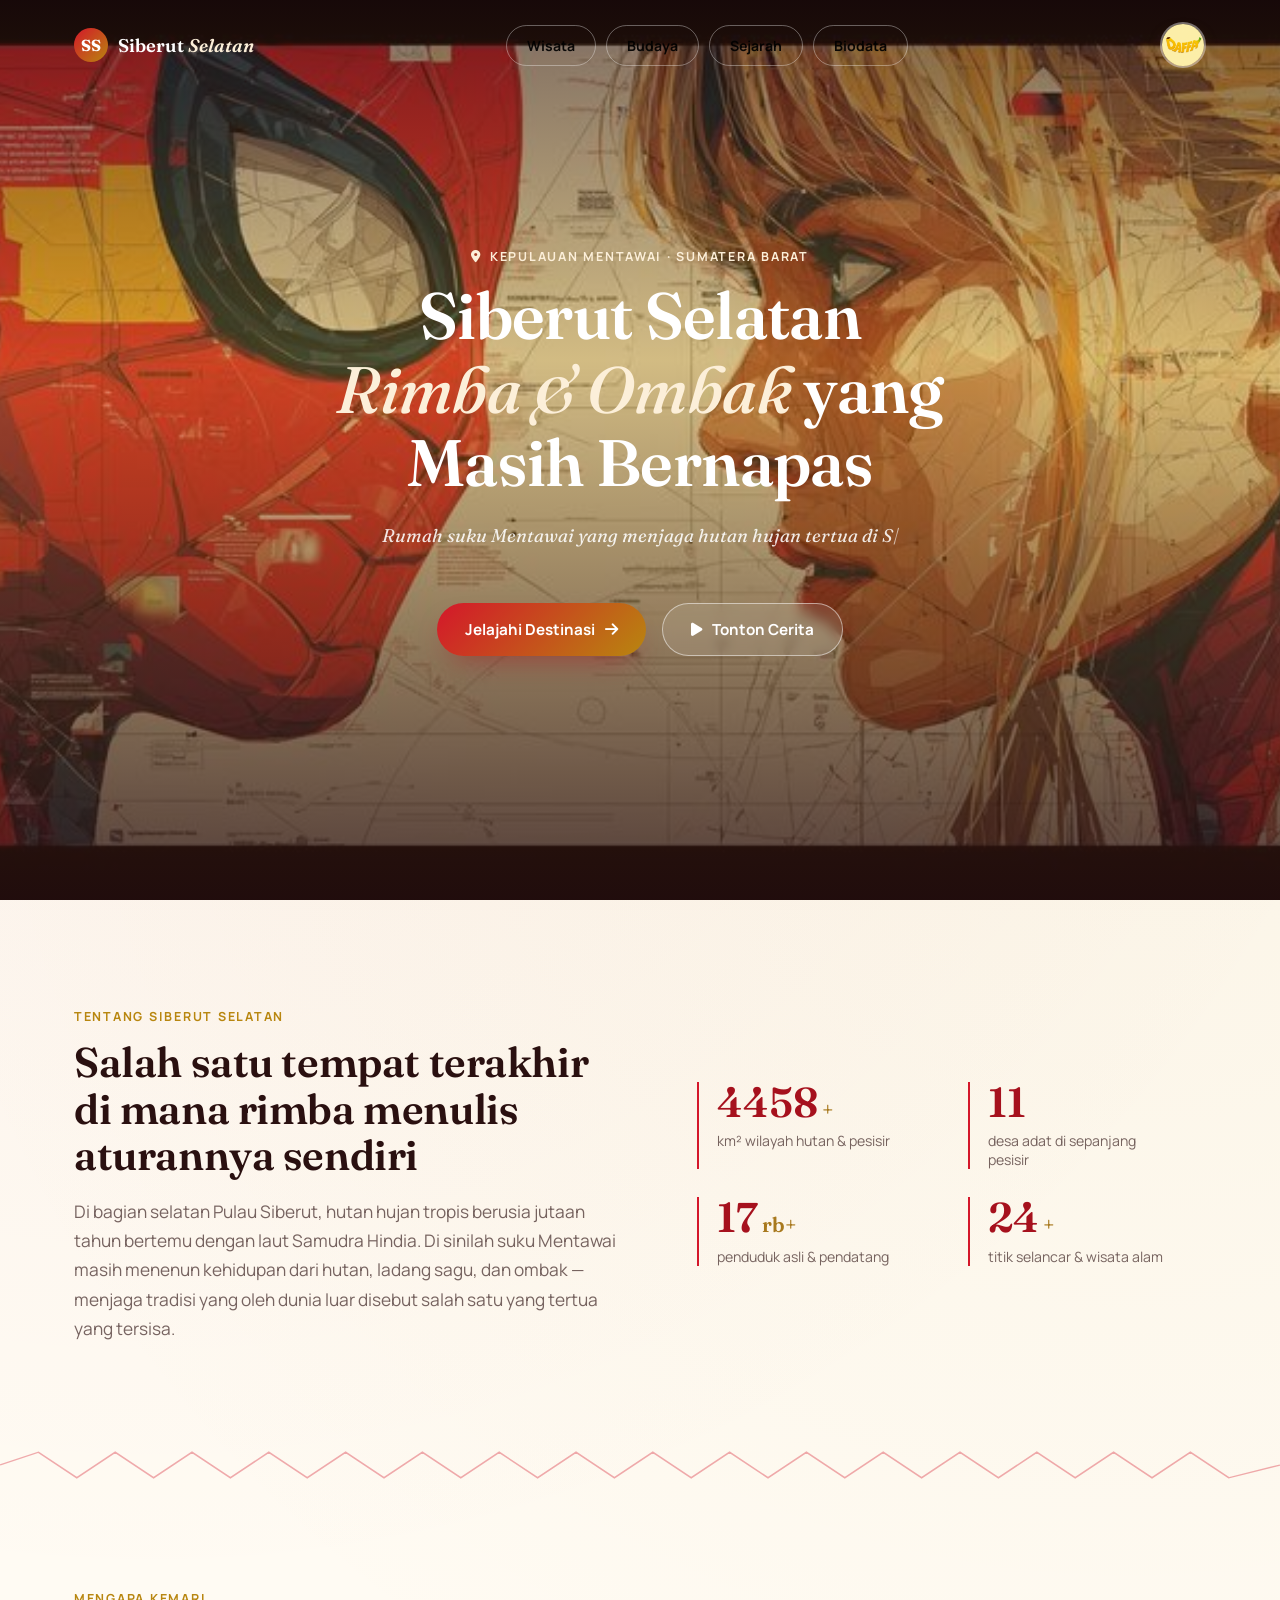
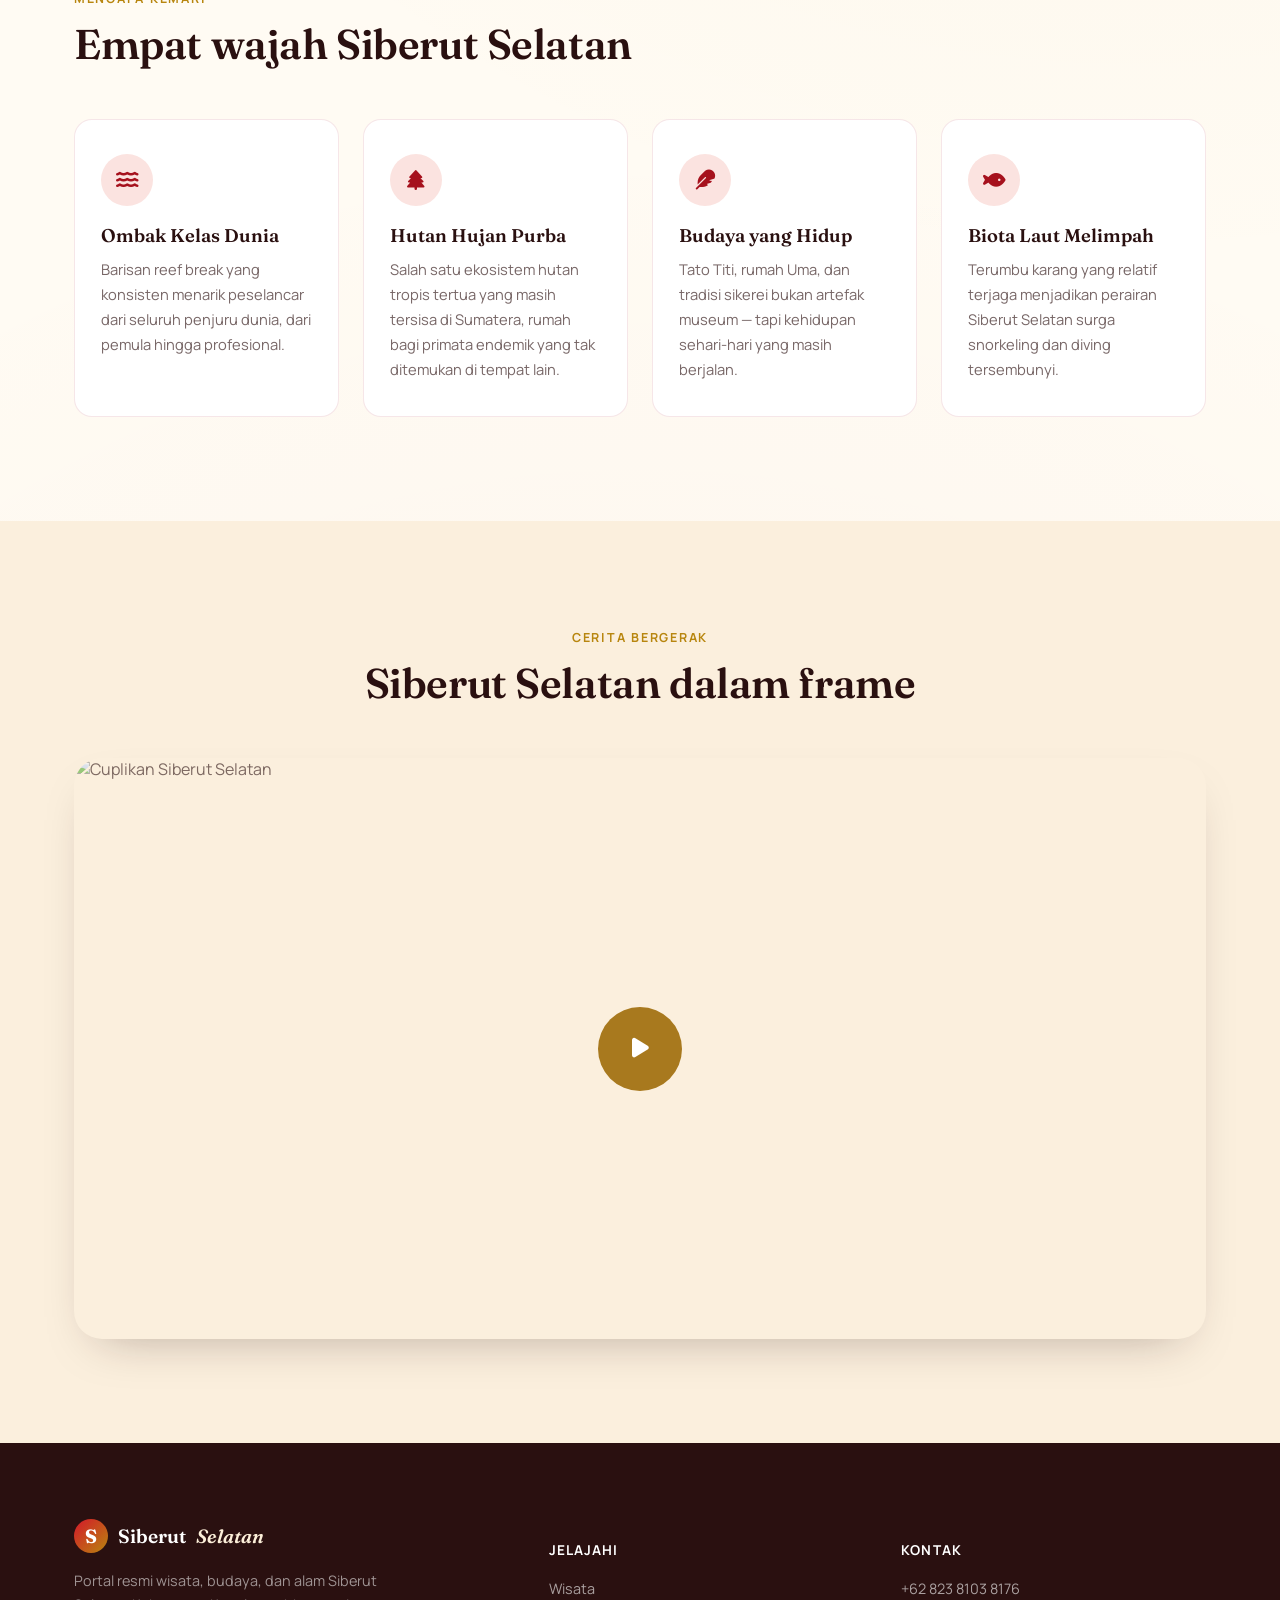
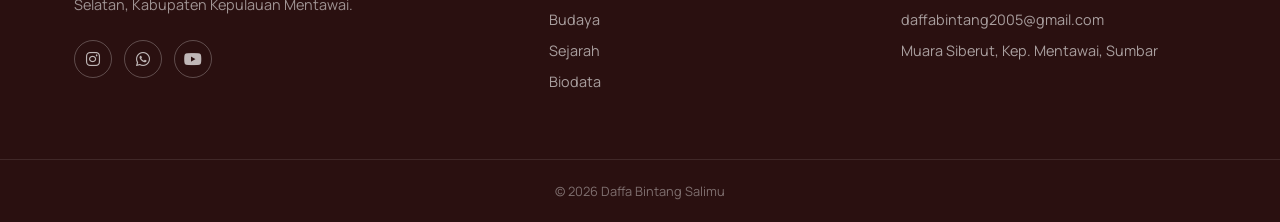
==== index.html @ 43b79b21 "up" ====
<!DOCTYPE html>
<html lang="id">
<head>
<meta charset="UTF-8">
<meta name="viewport" content="width=device-width, initial-scale=1.0">
<title>Siberut Selatan — Jantung Rimba & Ombak Mentawai</title>
<meta name="description" content="Portal wisata, budaya, dan alam Siberut Selatan, Kepulauan Mentawai — rumah suku Mentawai, hutan hujan purba, dan ombak kelas dunia.">
<link rel="preconnect" href="https://fonts.googleapis.com">
<link rel="preconnect" href="https://fonts.gstatic.com" crossorigin>
<link href="https://fonts.googleapis.com/css2?family=Fraunces:ital,opsz,wght@0,9..144,400;0,9..144,500;0,9..144,600;0,9..144,700;1,9..144,400;1,9..144,500&family=Manrope:wght@400;500;600;700;800&display=swap" rel="stylesheet">
<link rel="stylesheet" href="https://cdnjs.cloudflare.com/ajax/libs/font-awesome/6.5.1/css/all.min.css">
<link rel="stylesheet" href="style.css">
</head>
<body class="no-scroll">
  
<div id="loader" aria-label="Memuat">
  <div class="curtain curtain-left" style="background-image:url('bcg2.jpeg')"></div>
  <div class="curtain curtain-right" style="background-image:url('bcg3.jpeg')"></div>
  <div class="curtain-fringe">
  </div>
  <div class="loader-content">
    <h1 class="loader-title">Selamat <em>Datang</em></h1>
    <div class="loader-progress"><span id="loader-progress-bar"></span></div>
    <span class="loader-percent" id="loader-percent">0%</span>
  </div>
</div>

<div id="progress-bar"></div>

<!-- ============ NAV ============ -->
<header id="site-nav">
  <div class="nav-inner">
    <a href="index.html" class="brand">
      <span class="brand-mark">SS</span>
      <span class="brand-text">Siberut <em>Selatan</em></span>
    </a>
    <nav class="nav-links">
      <a href="destinasi.html" data-nav>Wisata</a>
      <a href="budaya.html" data-nav>Budaya</a>
      <a href="sejarah.html" data-nav>Sejarah</a>
      <a href="biodata.html" data-nav>Biodata</a>
    </nav>
    <a href="index.html" class="nav-logo" aria-label="Logo Daffa Bintang Salimu">
      <img src="logo1.png" alt="Logo Daffa Bintang Salimu">
    </a>
    <button id="burger" aria-label="Buka menu"><span></span><span></span><span></span></button>
  </div>
  <div id="mobile-menu">
    <a href="destinasi.html">Wisata</a>
    <a href="budaya.html">Budaya</a>
    <a href="sejarah.html">Sejarah</a>
    <a href="biodata.html">Biodata</a>
  </div>
</header>

<main>
  <section class="hero" id="home">
    <div class="hero-slides" id="hero-slides"></div>
    <div class="hero-scrim"></div>

    <div class="hero-content">
      <span class="eyebrow eyebrow-light"><i class="fa-solid fa-location-dot"></i> Kepulauan Mentawai · Sumatera Barat</span>
      <h1>Siberut Selatan<br><em>Rimba &amp; Ombak</em> yang Masih Bernapas</h1>
      <p class="hero-sub" data-typing='["Rumah suku Mentawai yang menjaga hutan hujan tertua di Sumatera.","Ombak kelas dunia yang memanggil peselancar lintas benua.","Tato Titi dan Uma — warisan yang masih hidup, bukan sekadar cerita."]'></p>
      <div class="hero-btns">
        <a href="destinasi.html" class="btn btn-primary">Jelajahi Destinasi <i class="fa-solid fa-arrow-right"></i></a>
        <a href="#cerita" class="btn btn-ghost"><i class="fa-solid fa-play"></i> Tonton Cerita</a>
      </div>
    </div>
  </section>

  <!-- ============ INTRO + COUNTER ============ -->
  <section class="section intro-section">
    <div class="container intro-grid">
      <div class="reveal">
        <span class="eyebrow">Tentang Siberut Selatan</span>
        <h2 class="section-title">Salah satu tempat terakhir<br>di mana rimba menulis aturannya sendiri</h2>
        <p class="lead">Di bagian selatan Pulau Siberut, hutan hujan tropis berusia jutaan tahun bertemu dengan laut Samudra Hindia. Di sinilah suku Mentawai masih menenun kehidupan dari hutan, ladang sagu, dan ombak — menjaga tradisi yang oleh dunia luar disebut salah satu yang tertua yang tersisa.</p>
      </div>
      <div class="counter-grid reveal" data-delay="120">
        <div class="counter-item">
          <div class="counter-num"><span data-counter="4500">0</span><span class="suffix">+</span></div>
          <span class="counter-label">km² wilayah hutan &amp; pesisir</span>
        </div>
        <div class="counter-item">
          <div class="counter-num"><span data-counter="12">0</span></div>
          <span class="counter-label">desa adat di sepanjang pesisir</span>
        </div>
        <div class="counter-item">
          <div class="counter-num"><span data-counter="18">0</span><span class="suffix">rb+</span></div>
          <span class="counter-label">penduduk asli &amp; pendatang</span>
        </div>
        <div class="counter-item">
          <div class="counter-num"><span data-counter="25">0</span><span class="suffix">+</span></div>
          <span class="counter-label">titik selancar &amp; wisata alam</span>
        </div>
      </div>
    </div>
  </section>

  <div class="titi-divider" aria-hidden="true">
    <svg viewBox="0 0 1000 40" preserveAspectRatio="none"><path d="M0 20 L30 5 L60 35 L90 5 L120 35 L150 5 L180 35 L210 5 L240 35 L270 5 L300 35 L330 5 L360 35 L390 5 L420 35 L450 5 L480 35 L510 5 L540 35 L570 5 L600 35 L630 5 L660 35 L690 5 L720 35 L750 5 L780 35 L810 5 L840 35 L870 5 L900 35 L930 5 L960 35 L1000 20" stroke="currentColor" stroke-width="1.5" fill="none"/></svg>
  </div>

  <!-- ============ EMPAT WAJAH ============ -->
  <section class="section" id="keunggulan">
    <div class="container">
      <div class="section-head reveal">
        <span class="eyebrow">Mengapa Kemari</span>
        <h2 class="section-title">Empat wajah Siberut Selatan</h2>
      </div>
      <div class="face-grid">
        <article class="face-card reveal">
          <div class="face-icon"><i class="fa-solid fa-water"></i></div>
          <h3>Ombak Kelas Dunia</h3>
          <p>Barisan reef break yang konsisten menarik peselancar dari seluruh penjuru dunia, dari pemula hingga profesional.</p>
        </article>
        <article class="face-card reveal" data-delay="80">
          <div class="face-icon"><i class="fa-solid fa-tree"></i></div>
          <h3>Hutan Hujan Purba</h3>
          <p>Salah satu ekosistem hutan tropis tertua yang masih tersisa di Sumatera, rumah bagi primata endemik yang tak ditemukan di tempat lain.</p>
        </article>
        <article class="face-card reveal" data-delay="160">
          <div class="face-icon"><i class="fa-solid fa-feather"></i></div>
          <h3>Budaya yang Hidup</h3>
          <p>Tato Titi, rumah Uma, dan tradisi sikerei bukan artefak museum — tapi kehidupan sehari-hari yang masih berjalan.</p>
        </article>
        <article class="face-card reveal" data-delay="240">
          <div class="face-icon"><i class="fa-solid fa-fish"></i></div>
          <h3>Biota Laut Melimpah</h3>
          <p>Terumbu karang yang relatif terjaga menjadikan perairan Siberut Selatan surga snorkeling dan diving tersembunyi.</p>
        </article>
      </div>
    </div>
  </section>

  <!-- ============ CERITA / VIDEO ============ -->
  <section class="section section-alt" id="cerita">
    <div class="container">
      <div class="section-head text-center reveal">
        <span class="eyebrow">Cerita Bergerak</span>
        <h2 class="section-title">Siberut Selatan dalam frame</h2>
      </div>
      <div class="video-frame reveal" data-video="https://www.youtube.com/embed/dQw4w9WgXcQ">
        <img src="https://picsum.photos/seed/siberut-video-cover/1400/760" alt="Cuplikan Siberut Selatan" loading="lazy">
        <button class="play-btn" aria-label="Putar video"><i class="fa-solid fa-play"></i></button>
      </div>
    </div>
  </section>
</main>

<!-- ============ FOOTER ============ -->
<footer class="site-footer">
  <div class="container footer-grid">
    <div class="footer-brand">
      <span class="brand-text light"><span class="brand-mark">S</span>Siberut<em>Selatan</em></span>
      <p>Portal resmi wisata, budaya, dan alam Siberut Selatan, Kabupaten Kepulauan Mentawai.</p>
      <div class="footer-social">
        <a href="https://www.instagram.com/urr_daffaa?igsh=NXd5bzN2ZGFvcXl0&utm_source=qr" aria-label="Instagram"><i class="fa-brands fa-instagram"></i></a>
        <a href="https://wa.me/6282381038176" aria-label="WhatsApp"><i class="fa-brands fa-whatsapp"></i></a>
        <a href="https://www.youtube.com/@daffabintang652" aria-label="YouTube"><i class="fa-brands fa-youtube"></i></a>
      </div>
    </div>
    <div class="footer-col">
      <h5>Jelajahi</h5>
      <a href="destinasi.html">Wisata</a>
      <a href="budaya.html">Budaya</a>
      <a href="sejarah.html">Sejarah</a>
      <a href="biodata.html">Biodata</a>
    </div>
    <div class="footer-col">
      <h5>Kontak</h5>
      <a href="https://wa.me/6281200000000">+62 823 8103 8176</a>
      <a href="mailto:daffabintang2005@gmail.com">daffabintang2005@gmail.com</a>
      <span>Muara Siberut, Kep. Mentawai, Sumbar</span>
    </div>
  </div>
  <div class="footer-bottom">
    <span>© 2026 Daffa Bintang Salimu</span>
  </div>
</footer>

<button id="back-to-top" aria-label="Kembali ke atas"><i class="fa-solid fa-arrow-up"></i></button>

<div id="video-modal">
  <button class="video-close" aria-label="Tutup video"><i class="fa-solid fa-xmark"></i></button>
  <div class="video-box"></div>
</div>

<script src="script.js"></script>
</body>
</html>
---- style.css ----
:root{
  --ink:#2A1010;
  --forest:#A6111D;
  --forest-2:#D4172A;
  --forest-soft:#FBE3E0;
  --ocean:#B8860F;
  --ocean-2:#E4B94B;
  --sand:#FCEFD9;
  --bark:#A8791E;
  --bark-2:#D3A83C;
  --paper:#FFFBF3;
  --paper-2:#FBEFDD;
  --white:#FFFFFF;
  --ink-soft:rgba(42,16,16,.64);
  --ink-faint:rgba(42,16,16,.42);

  --font-display:'Fraunces', serif;
  --font-body:'Manrope', sans-serif;

  --container:1180px;
  --radius-s:10px;
  --radius-m:18px;
  --radius-l:28px;
  --ease:cubic-bezier(.16,.84,.44,1);
  --shadow-soft:0 20px 50px -25px rgba(42,16,16,.35);
}

*{box-sizing:border-box;}
html{scroll-behavior:smooth;}
@media (prefers-reduced-motion: reduce){
  html{scroll-behavior:auto;}
  *{animation-duration:.001ms !important; animation-iteration-count:1 !important; transition-duration:.001ms !important;}
}
body{
  margin:0;
  font-family:var(--font-body);
  color:var(--ink);
  background:
    radial-gradient(circle at 12% 8%, rgba(166,17,29,.05) 0%, transparent 40%),
    radial-gradient(circle at 88% 18%, rgba(184,134,15,.06) 0%, transparent 42%),
    radial-gradient(circle at 50% 92%, rgba(166,17,29,.04) 0%, transparent 45%),
    var(--paper);
  -webkit-font-smoothing:antialiased;
  overflow-x:hidden;
}
body.no-scroll{overflow:hidden;}

/* ---- Animasi masuk halaman non-Beranda (fade in) ---- */
body.page-enter{opacity:0;}
body.page-enter.page-enter-active{
  opacity:1;
  transition:opacity .7s var(--ease);
}
img{max-width:100%;display:block;}
a{color:inherit;text-decoration:none;}
button{font:inherit;cursor:pointer;background:none;border:none;color:inherit;}
h1,h2,h3,h4{font-family:var(--font-display);font-weight:600;margin:0;line-height:1.12;color:var(--ink);}
p{margin:0;line-height:1.7;color:var(--ink-soft);}
:focus-visible{outline:2px solid var(--ocean-2);outline-offset:3px;}

.container{max-width:var(--container);margin-inline:auto;padding-inline:24px;}
.section{padding:104px 0;position:relative;}
.section-alt{background:var(--paper-2);}
.section-dark{background:var(--forest);position:relative;overflow:hidden;}
.section-dark .section-title,
.section-dark p{color:var(--white);}
.section-dark p{color:rgba(255,255,255,.72);}
.text-center{text-align:center;}

.eyebrow{
  display:inline-flex;align-items:center;gap:8px;
  font-size:.78rem;letter-spacing:.14em;text-transform:uppercase;
  font-weight:700;color:var(--ocean);margin-bottom:14px;
}
.eyebrow-light{color:var(--sand);}
.section-head{max-width:640px;margin-bottom:52px;}
.section-head.text-center{margin-inline:auto;}
.section-head.split{display:flex;align-items:flex-end;justify-content:space-between;max-width:none;gap:24px;flex-wrap:wrap;}
.section-title{font-size:clamp(1.8rem,3.4vw,2.6rem);letter-spacing:-.01em;}
.section-title.light{color:var(--white);}
.lead{font-size:1.08rem;margin-top:18px;max-width:52ch;}

/* ---------- Buttons ---------- */
.btn{
  display:inline-flex;align-items:center;gap:10px;
  padding:15px 28px;border-radius:999px;font-weight:700;font-size:.95rem;
  transition:transform .35s var(--ease), box-shadow .35s var(--ease), background .3s, color .3s;
}
.btn-primary{background:linear-gradient(135deg,var(--forest-2),var(--ocean));color:var(--white);box-shadow:0 14px 30px -14px rgba(166,17,29,.65);}
.btn-primary:hover{transform:translateY(-3px);box-shadow:0 20px 36px -14px rgba(184,134,15,.75);}
.btn-ghost{background:rgba(255,255,255,.1);color:var(--white);border:1.5px solid rgba(255,255,255,.5);backdrop-filter:blur(6px);}
.btn-ghost:hover{background:rgba(255,255,255,.2);transform:translateY(-3px);}
.btn-outline{border:1.5px solid var(--forest);color:var(--forest);}
.btn-outline:hover{background:var(--forest);color:var(--white);}
.btn-small{padding:10px 20px;font-size:.85rem;}
.btn-large{padding:18px 34px;font-size:1rem;}

/* ============================================================
   LOADER
   ============================================================ */
#loader{
  position:fixed;inset:0;z-index:9999;background:linear-gradient(135deg,var(--forest) 0%,var(--ocean) 100%);
  display:flex;align-items:center;justify-content:center;
  overflow:hidden;
  transition:opacity .9s var(--ease), visibility .9s var(--ease);
}
#loader.hide{opacity:0;visibility:hidden;pointer-events:none;}

/* ---- Tirai hutan (2 panel foto) ---- */
.curtain{
  position:absolute;top:0;bottom:0;width:50%;
  background-size:cover;
  will-change:transform;
  transition:transform 1.7s var(--ease);
}
.curtain-left{left:0;background-position:right center;}
.curtain-right{right:0;background-position:left center;}
/* lapisan gelap agar terkesan hutan rimba yang dalam */
.curtain::after{
  content:'';position:absolute;inset:0;
  background:
    linear-gradient(180deg, rgba(42,16,16,.55) 0%, rgba(184,134,15,.15) 35%, rgba(42,16,16,.72) 100%),
    radial-gradient(130% 90% at 50% 110%, rgba(42,16,16,.88) 0%, transparent 60%);
}
/* tepi rumbai motif tirai pada sisi tengah */
.curtain::before{
  content:'';position:absolute;top:0;bottom:0;width:26px;z-index:2;
  background:repeating-linear-gradient(180deg,
    rgba(252,239,217,0) 0 10px,
    rgba(252,239,217,.30) 10px 14px,
    rgba(252,239,217,0) 14px 26px);
}
.curtain-left::before{right:0;}
.curtain-right::before{left:0;}
/* saat tirai dibuka, panel bergeser keluar layar */
#loader.open .curtain-left{transform:translateX(-100%);}
#loader.open .curtain-right{transform:translateX(100%);}

/* ---- Seam / kilau cahaya di tengah ---- */
.curtain-fringe{
  position:absolute;top:0;bottom:0;left:50%;transform:translateX(-50%);
  width:40px;z-index:3;display:flex;flex-direction:column;
  justify-content:space-around;align-items:center;pointer-events:none;
  transition:opacity .6s var(--ease);
}
#loader.open .curtain-fringe{opacity:0;}
.curtain-fringe span{
  width:3px;height:26px;border-radius:999px;
  background:linear-gradient(180deg, transparent, rgba(252,239,217,.85), transparent);
  box-shadow:0 0 8px rgba(252,239,217,.45);
  animation:fringeGlow 2.4s ease-in-out infinite;
}
.curtain-fringe span:nth-child(2n){height:16px;animation-delay:.3s;}
.curtain-fringe span:nth-child(3n){height:34px;animation-delay:.6s;}
@keyframes fringeGlow{50%{opacity:.35;}}

/* ---- Konten selamat datang ---- */
.loader-content{
  position:relative;z-index:4;text-align:center;color:var(--white);
  padding:40px 24px;
  transition:opacity .7s var(--ease), transform .7s var(--ease);
}
#loader.open .loader-content{opacity:0;transform:translateY(-26px) scale(.96);}
.loader-content::before{
  content:'';position:absolute;inset:-60px -100px;z-index:-1;
  background:radial-gradient(ellipse at center, rgba(26,10,10,.6) 0%, transparent 72%);
}
.loader-eyebrow{
  display:inline-flex;align-items:center;gap:8px;
  font-size:.78rem;letter-spacing:.2em;text-transform:uppercase;font-weight:700;color:var(--sand);
  opacity:0;animation:loaderFadeUp .9s var(--ease) .3s forwards;
}
.loader-title{
  font-family:var(--font-display);font-size:clamp(2.6rem,6vw,4.6rem);font-weight:600;
  color:var(--white);margin:16px 0 8px;letter-spacing:-.01em;
  opacity:0;animation:loaderFadeUp .9s var(--ease) .7s forwards;
}
.loader-title em{font-style:italic;color:var(--sand);}
.loader-sub{
  font-family:var(--font-display);font-style:italic;font-size:1.08rem;
  color:rgba(255,255,255,.85);margin:0 0 30px;
  opacity:0;animation:loaderFadeUp .9s var(--ease) 1.1s forwards;
}
@keyframes loaderFadeUp{
  from{opacity:0;transform:translateY(22px);}
  to{opacity:1;transform:translateY(0);}
}
.loader-progress{
  width:min(340px,70vw);height:4px;border-radius:999px;
  background:rgba(255,255,255,.18);overflow:hidden;margin:0 auto 14px;
  opacity:0;animation:loaderFadeUp .8s var(--ease) 1.5s forwards;
}
#loader-progress-bar{
  display:block;height:100%;width:0%;border-radius:inherit;
  background:linear-gradient(90deg, var(--sand), var(--bark-2));
  box-shadow:0 0 14px rgba(211,168,60,.8);
}
.loader-percent{
  font-size:.82rem;letter-spacing:.14em;color:rgba(255,255,255,.7);
  opacity:0;animation:loaderFadeUp .8s var(--ease) 1.5s forwards;
}

#progress-bar{position:fixed;top:0;left:0;height:3px;background:var(--bark);z-index:1000;width:0%;transition:width .1s linear;}

#site-nav{
  position:fixed;top:0;left:0;right:0;z-index:900;
  transition:background .4s var(--ease), box-shadow .4s var(--ease), padding .4s var(--ease);
  padding:22px 0;
}
#site-nav.scrolled{
  background:rgba(255,251,243,.88);backdrop-filter:blur(14px);
  box-shadow:0 8px 30px -18px rgba(42,16,16,.3);padding:14px 0;
}
.nav-inner{
  max-width:var(--container);margin-inline:auto;padding-inline:24px;
  display:flex;align-items:center;justify-content:space-between;gap:24px;
}
.brand{display:flex;align-items:center;gap:10px;}
.brand-mark{
  width:34px;height:34px;border-radius:50%;background:linear-gradient(135deg,var(--forest-2),var(--ocean));color:var(--white);
  display:flex;align-items:center;justify-content:center;font-family:var(--font-display);font-weight:700;
  flex-shrink:0;
}
.brand-text{font-family:var(--font-display);font-weight:600;font-size:1.15rem;color:var(--white);transition:color .4s;}
.scrolled .brand-text{color:var(--ink);}
.brand-text em{font-style:italic;color:var(--sand);}
.scrolled .brand-text em{color:var(--bark);}
.nav-links{display:flex;gap:10px;}
.nav-links a{
  font-weight:700;font-size:.88rem;color:rgba(0, 0, 0, 0.92);position:relative;
  padding:10px 20px;border-radius:999px;border:1.5px solid rgba(255,255,255,.35);
  transition:color .3s, background .3s, border-color .3s, box-shadow .3s;
}
.scrolled .nav-links a{color:var(--ink-soft);border-color:rgba(166,17,29,.22);}
.nav-links a::after{
  content:'';position:absolute;left:50%;bottom:4px;transform:translateX(-50%);
  width:0;height:2px;border-radius:2px;background:var(--bark);transition:width .3s var(--ease);
}
.nav-links a:hover{
  color:var(--white);background:linear-gradient(135deg,var(--forest-2),var(--ocean));border-color:var(--ocean);
  box-shadow:0 10px 22px -12px rgba(184,134,15,.7);
}
.nav-links a:hover::after{width:18px;background:var(--sand);}
.scrolled .nav-links a:hover{color:var(--white);}

/* ---- Tombol kembali ke Beranda (mengikuti style navbar lain) ---- */
.back-btn{
  display:inline-flex;align-items:center;gap:8px;
  font-weight:700;font-size:.88rem;color:rgba(0, 0, 0, 0.92);
  padding:10px 18px;border-radius:999px;
  border:1.5px solid rgba(255,255,255,.35);
  transition:color .3s, background .3s, border-color .3s, box-shadow .3s;
  flex-shrink:0;
}
.back-btn i{font-size:.85rem;transition:transform .3s;}
.scrolled .back-btn{color:var(--ink-soft);border-color:rgba(166,17,29,.22);}
.back-btn:hover{
  color:var(--white);
  background:linear-gradient(135deg,var(--forest-2),var(--ocean));
  border-color:var(--ocean);
  box-shadow:0 10px 22px -12px rgba(184,134,15,.7);
}
.back-btn:hover i{transform:translateX(-3px);}
.scrolled .back-btn:hover{color:var(--white);transform:translateX(-3px);}

.nav-logo{
  flex-shrink:0;display:inline-flex;align-items:center;justify-content:center;
  width:46px;height:46px;border-radius:50%;overflow:hidden;
  border:2px solid rgba(255,255,255,.4);
  box-shadow:0 8px 20px -10px rgba(184,134,15,.65);
  transition:transform .4s var(--ease), box-shadow .4s var(--ease), border-color .4s;
}
.nav-logo img{width:100%;height:100%;object-fit:cover;display:block;}
.nav-logo:hover{transform:rotate(-8deg) scale(1.06);border-color:var(--sand);box-shadow:0 12px 26px -10px rgba(184,134,15,.8);}
.scrolled .nav-logo{border-color:rgba(168,121,30,.45);}
#burger{display:none;flex-direction:column;gap:5px;width:26px;z-index:20;}
#burger span{height:2px;background:var(--white);border-radius:2px;transition:transform .3s, opacity .3s, background .3s;}
.scrolled #burger span{background:var(--ink);}
#mobile-menu{
  display:flex;flex-direction:column;gap:2px;
  max-height:0;overflow:hidden;background:linear-gradient(180deg,var(--paper),var(--paper-2));
  transition:max-height .45s var(--ease);
}
#mobile-menu.open{max-height:420px;}
#mobile-menu a{padding:16px 24px;border-top:1px solid var(--paper-2);font-weight:600;}
#mobile-menu .btn{margin:14px 24px;justify-content:center;}

/* ============================================================
   HERO
   ============================================================ */
.hero{
  position:relative;min-height:100svh;display:flex;flex-direction:column;
  align-items:center;justify-content:center;overflow:hidden;color:var(--white);
}
.hero-slides{position:absolute;inset:0;}
.hero-slide{
  position:absolute;inset:0;background-size:cover;background-position:center;
  opacity:0;transform:scale(1.08);transition:opacity 1.6s var(--ease), transform 6s linear;
}
.hero-slide.is-active{opacity:1;transform:scale(1);}
.hero-scrim{
  position:absolute;inset:0;
  background:linear-gradient(180deg, rgba(42,16,16,.55) 0%, rgba(184,134,15,.35) 40%, rgba(42,16,16,.78) 100%);
}
.hero-titi{position:absolute;left:0;right:0;bottom:14%;width:100%;height:120px;opacity:.55;pointer-events:none;}
.hero-titi.faded{bottom:auto;top:8%;opacity:.18;height:150px;}
.hero-titi path{stroke-dasharray:2400;stroke-dashoffset:2400;animation:drawTiti 2.6s .4s var(--ease) forwards;}
@keyframes drawTiti{to{stroke-dashoffset:0;}}

.hero-content{position:relative;z-index:2;max-width:800px;text-align:center;padding:0 24px;}
.hero-content .eyebrow{justify-content:center;}
.hero h1{font-size:clamp(2.4rem,5.4vw,4.1rem);letter-spacing:-.01em;color:var(--white);}
.hero h1 em{font-style:italic;color:var(--sand);font-weight:500;}
.hero-sub{
  font-family:var(--font-display);font-style:italic;font-size:1.15rem;
  color:rgba(255,255,255,.88);min-height:2.6em;margin-top:20px;max-width:56ch;margin-inline:auto;
}
.hero-sub .cursor{opacity:.7;animation:blink 5s step-end infinite;}
@keyframes blink{50%{opacity:0;}}
.hero-btns{display:flex;gap:16px;justify-content:center;margin-top:36px;flex-wrap:wrap;}

.scroll-cue{
  position:absolute;bottom:32px;left:50%;transform:translateX(-50%);z-index:2;
  display:flex;flex-direction:column;align-items:center;gap:8px;
  font-size:.72rem;letter-spacing:.1em;text-transform:uppercase;color:rgba(255,255,255,.7);
}
.scroll-cue .line{width:1px;height:34px;background:rgba(255,255,255,.5);position:relative;overflow:hidden;}
.scroll-cue .line::after{
  content:'';position:absolute;top:-100%;left:0;width:100%;height:100%;background:var(--sand);
  animation:cueMove 1.8s ease-in-out infinite;
}
@keyframes cueMove{50%{top:100%;}100%{top:100%;}}

/* ============================================================
   TITI DIVIDER (signature motif)
   ============================================================ */
.titi-divider{width:100%;height:34px;color:var(--forest-2);opacity:.35;overflow:hidden;}
.titi-divider svg{width:100%;height:100%;}
.titi-divider.flip{transform:scaleY(-1);}

/* ============================================================
   INTRO / COUNTERS
   ============================================================ */
.intro-grid{display:grid;grid-template-columns:1.1fr 1fr;gap:64px;align-items:center;}
.counter-grid{display:grid;grid-template-columns:1fr 1fr;gap:28px 32px;}
.counter-item{border-left:2px solid var(--forest-2);padding-left:18px;}
.counter-num{font-family:var(--font-display);font-size:2.6rem;font-weight:600;color:var(--forest);line-height:1;display:flex;align-items:baseline;gap:4px;}
.counter-num .suffix{font-size:1.3rem;color:var(--bark);}
.counter-label{display:block;margin-top:8px;font-size:.88rem;color:var(--ink-soft);max-width:20ch;}

/* ============================================================
   FACE GRID (Empat Wajah)
   ============================================================ */
.face-grid{display:grid;grid-template-columns:repeat(4,1fr);gap:24px;}
.face-card{
  background:var(--white);border-radius:var(--radius-m);padding:34px 26px;
  border:1px solid rgba(166,17,29,.1);transition:transform .4s var(--ease), box-shadow .4s var(--ease), border-color .4s;
}
.face-card:hover{transform:translateY(-8px);box-shadow:var(--shadow-soft);border-color:transparent;}
.face-icon{
  width:52px;height:52px;border-radius:50%;background:var(--forest-soft);color:var(--forest);
  display:flex;align-items:center;justify-content:center;font-size:1.25rem;margin-bottom:20px;
}
.face-card h3{font-size:1.15rem;margin-bottom:10px;}
.face-card p{font-size:.92rem;}

/* ============================================================
   DESTINATION CAROUSEL
   ============================================================ */
.carousel-nav{display:flex;gap:10px;}
.carousel-nav button{
  width:44px;height:44px;border-radius:50%;border:1.5px solid var(--forest);color:var(--forest);
  display:flex;align-items:center;justify-content:center;transition:background .3s,color .3s;
}
.carousel-nav button:hover{background:var(--forest);color:var(--white);}
.carousel-viewport{overflow:hidden;padding:8px 0 8px 24px;}
.carousel-track{display:flex;gap:24px;transition:transform .6s var(--ease);padding-right:24px;}
.dest-card{
  flex:0 0 320px;background:var(--white);border-radius:var(--radius-m);overflow:hidden;
  box-shadow:0 16px 40px -28px rgba(26,10,10,.4);position:relative;
}
.dest-card img{height:260px;object-fit:cover;width:100%;transition:transform .6s var(--ease);}
.dest-card:hover img{transform:scale(1.06);}
.dest-tag{
  position:absolute;top:16px;left:16px;background:rgba(255,251,243,.92);color:var(--forest);
  font-size:.72rem;font-weight:700;padding:6px 12px;border-radius:999px;letter-spacing:.03em;
}
.dest-card h3{padding:20px 20px 6px;font-size:1.2rem;}
.dest-card p{padding:0 20px 22px;font-size:.9rem;}

/* ============================================================
   CULTURE FEATURES
   ============================================================ */
.culture-feature{
  display:grid;grid-template-columns:.75fr 1fr;gap:60px;align-items:center;
  margin-bottom:80px;
}
.culture-feature:last-child{margin-bottom:0;}
.culture-feature.reverse{grid-template-columns:1fr .75fr;}
.culture-feature.reverse .culture-media{order:2;}
.culture-media{border-radius:var(--radius-l);overflow:hidden;aspect-ratio:4/4.6;box-shadow:var(--shadow-soft);}
.culture-media img{width:100%;height:100%;object-fit:cover;transition:transform .8s var(--ease);}
.culture-feature:hover .culture-media img{transform:scale(1.04);}
.culture-num{
  font-family:var(--font-display);font-style:italic;font-size:1.1rem;color:var(--bark);
  display:block;margin-bottom:14px;
}
.culture-copy h3{font-size:1.7rem;margin-bottom:16px;max-width:16ch;}
.culture-copy p{max-width:44ch;}

/* ============================================================
   FACT GRID
   ============================================================ */
.fact-grid{display:grid;grid-template-columns:repeat(4,1fr);gap:22px;}
.fact-card{
  background:var(--white);border-radius:var(--radius-m);padding:28px;
  transition:transform .4s var(--ease),box-shadow .4s var(--ease);
}
.fact-card:hover{transform:translateY(-6px);box-shadow:var(--shadow-soft);}
.fact-card i{color:var(--ocean);font-size:1.35rem;margin-bottom:16px;display:block;}
.fact-card h4{font-size:1rem;margin-bottom:8px;}
.fact-card p{font-size:.87rem;}

/* ============================================================
   VIDEO
   ============================================================ */
.video-frame{
  position:relative;border-radius:var(--radius-l);overflow:hidden;cursor:pointer;
  aspect-ratio:16/8.2;box-shadow:var(--shadow-soft);
}
.video-frame img{width:100%;height:100%;object-fit:cover;opacity:.6;transition:transform .6s var(--ease);}
.video-frame:hover img{transform:scale(1.04);}
.play-btn{
  position:absolute;top:50%;left:50%;transform:translate(-50%,-50%);
  width:84px;height:84px;border-radius:50%;background:var(--bark);color:var(--white);
  display:flex;align-items:center;justify-content:center;font-size:1.4rem;
  box-shadow:0 0 0 0 rgba(168,121,30,.5);animation:pulse 2.4s infinite;
}
@keyframes pulse{
  0%{box-shadow:0 0 0 0 rgba(168,121,30,.45);}
  70%{box-shadow:0 0 0 26px rgba(168,121,30,0);}
  100%{box-shadow:0 0 0 0 rgba(168,121,30,0);}
}

/* ============================================================
   TIMELINE
   ============================================================ */
.timeline{position:relative;display:grid;grid-template-columns:repeat(5,1fr);gap:20px;padding-top:10px;}
.timeline-track{position:absolute;top:9px;left:0;right:0;height:2px;background:var(--forest-2);opacity:.3;}
.timeline-item{position:relative;text-align:center;padding-top:34px;}
.timeline-dot{
  position:absolute;top:0;left:50%;transform:translateX(-50%);
  width:20px;height:20px;border-radius:50%;background:var(--paper-2);border:3px solid var(--forest);
}
.timeline-card b{font-family:var(--font-display);font-size:1rem;display:block;margin-bottom:8px;}
.timeline-card p{font-size:.85rem;}

/* ============================================================
   BIODATA PEMBUAT
   ============================================================ */
#biodata{background:linear-gradient(180deg, var(--forest) 0%, #3B0F0F 100%);}
.bio-card{
  display:grid;grid-template-columns:auto 1fr;gap:48px;align-items:center;
  max-width:920px;margin:0 auto;padding:44px;border-radius:var(--radius-l);
  background:rgba(255,255,255,.06);border:1px solid rgba(255,255,255,.14);
  backdrop-filter:blur(6px);
}
.bio-photo{
  width:240px;height:280px;border-radius:var(--radius-m);overflow:hidden;flex-shrink:0;
  border:4px solid rgba(252,239,217,.35);box-shadow:0 24px 50px -22px rgba(0,0,0,.55);
}
.bio-photo img{width:100%;height:100%;object-fit:cover;display:block;}
.bio-info h3{color:var(--white);font-size:1.9rem;margin-bottom:10px;}
.bio-role{
  display:inline-block;font-size:.76rem;letter-spacing:.14em;text-transform:uppercase;
  font-weight:700;color:var(--sand);margin-bottom:16px;
}
.bio-quote{color:rgba(255,255,255,.72);font-style:italic;font-family:var(--font-display);font-size:1.05rem;margin-bottom:22px;}
.bio-details{display:flex;flex-direction:column;gap:10px;margin-bottom:24px;}
.bio-item{display:flex;align-items:center;gap:12px;color:rgba(255,255,255,.82);font-size:.92rem;}
.bio-item i{width:34px;height:34px;border-radius:50%;background:rgba(252,239,217,.14);color:var(--sand);
  display:flex;align-items:center;justify-content:center;flex-shrink:0;font-size:.9rem;}
.bio-label b{display:block;font-size:.72rem;letter-spacing:.12em;text-transform:uppercase;color:var(--sand);font-weight:700;margin-bottom:2px;}
.bio-label span{font-size:.95rem;color:rgba(255,255,255,.92);}
.bio-social{display:flex;gap:10px;}
.bio-social a{
  width:40px;height:40px;border-radius:50%;border:1px solid rgba(255,255,255,.25);color:var(--white);
  display:flex;align-items:center;justify-content:center;transition:background .3s, transform .3s;
}
.bio-social a:hover{background:var(--bark);border-color:var(--bark);transform:translateY(-3px);}
@media (max-width:720px){
  .bio-card{grid-template-columns:1fr;text-align:center;padding:32px 24px;}
  .bio-photo{margin:0 auto;}
  .bio-item,.bio-social{justify-content:center;}
}

/* ============================================================
   FOOTER
   ============================================================ */
.site-footer{background:var(--ink);color:rgba(255,255,255,.7);padding:76px 0 0;}
.footer-grid{display:grid;grid-template-columns:1.4fr 1fr 1fr;gap:48px;padding-bottom:56px;}
.footer-brand .brand-text.light{color:var(--white);display:inline-flex;align-items:center;gap:10px;font-size:1.2rem;}
.footer-brand p{margin-top:16px;max-width:34ch;color:rgba(255,255,255,.55);font-size:.9rem;}
.footer-social{display:flex;gap:12px;margin-top:22px;}
.footer-social a{
  width:38px;height:38px;border-radius:50%;border:1px solid rgba(255,255,255,.25);
  display:flex;align-items:center;justify-content:center;transition:background .3s;
}
.footer-social a:hover{background:var(--bark);border-color:var(--bark);}
.footer-col h5{color:var(--white);font-family:var(--font-body);font-size:.85rem;letter-spacing:.08em;text-transform:uppercase;margin-bottom:20px;}
.footer-col a,.footer-col span{display:block;margin-bottom:12px;font-size:.9rem;color:rgba(255,255,255,.6);transition:color .3s;}
.footer-col a:hover{color:var(--sand);}
.footer-bottom{border-top:1px solid rgba(255,255,255,.1);padding:22px 24px;text-align:center;font-size:.8rem;color:rgba(255,255,255,.4);}

/* ============================================================
   BACK TO TOP
   ============================================================ */
#back-to-top{
  position:fixed;bottom:28px;right:28px;width:48px;height:48px;border-radius:50%;
  background:var(--forest);color:var(--white);display:flex;align-items:center;justify-content:center;
  opacity:0;visibility:hidden;transform:translateY(12px);
  transition:all .35s var(--ease);z-index:80;box-shadow:0 12px 26px -12px rgba(26,10,10,.5);
}
#back-to-top.show{opacity:1;visibility:visible;transform:translateY(0);}
#back-to-top:hover{background:var(--bark);}

/* ============================================================
   VIDEO MODAL
   ============================================================ */
#video-modal{
  position:fixed;inset:0;background:rgba(26,10,10,.92);z-index:1000;
  display:flex;align-items:center;justify-content:center;padding:24px;
  opacity:0;visibility:hidden;transition:opacity .4s var(--ease), visibility .4s;
}
#video-modal.open{opacity:1;visibility:visible;}
.video-box{width:100%;max-width:960px;aspect-ratio:16/9;border-radius:14px;overflow:hidden;}
.video-box iframe{width:100%;height:100%;border:0;}
.video-close{
  position:absolute;top:28px;right:28px;width:44px;height:44px;border-radius:50%;
  background:rgba(255,255,255,.1);color:var(--white);display:flex;align-items:center;justify-content:center;
  font-size:1.2rem;transition:background .3s;
}
.video-close:hover{background:rgba(255,255,255,.2);}

/* ============================================================
   SCROLL REVEAL
   ============================================================ */
.reveal{opacity:0;transform:translateY(28px);transition:opacity .8s var(--ease), transform .8s var(--ease);}
.reveal.in-view{opacity:1;transform:translateY(0);}

/* ============================================================
   RESPONSIVE
   ============================================================ */
@media (max-width:980px){
  .nav-links{display:none;}
  #burger{display:flex;}
  .intro-grid{grid-template-columns:1fr;gap:40px;}
  .face-grid{grid-template-columns:repeat(2,1fr);}
  .fact-grid{grid-template-columns:repeat(2,1fr);}
  .culture-feature,.culture-feature.reverse{grid-template-columns:1fr;gap:28px;}
  .culture-feature.reverse .culture-media{order:0;}
  .culture-media{aspect-ratio:16/10;}
  .timeline{grid-template-columns:1fr;gap:36px;}
  .timeline-track{display:none;}
  .timeline-item{text-align:left;padding-top:0;padding-left:36px;}
  .timeline-dot{top:4px;left:0;transform:none;}
  .footer-grid{grid-template-columns:1fr;gap:36px;}
}
@media (max-width:640px){
  .section{padding:72px 0;}
  .face-grid,.fact-grid{grid-template-columns:1fr;}
  .hero-btns{flex-direction:column;width:100%;}
  .hero-btns .btn{justify-content:center;}
  .counter-grid{grid-template-columns:1fr 1fr;}
  .dest-card{flex-basis:78vw;}
  .section-head.split{flex-direction:column;align-items:flex-start;}
}
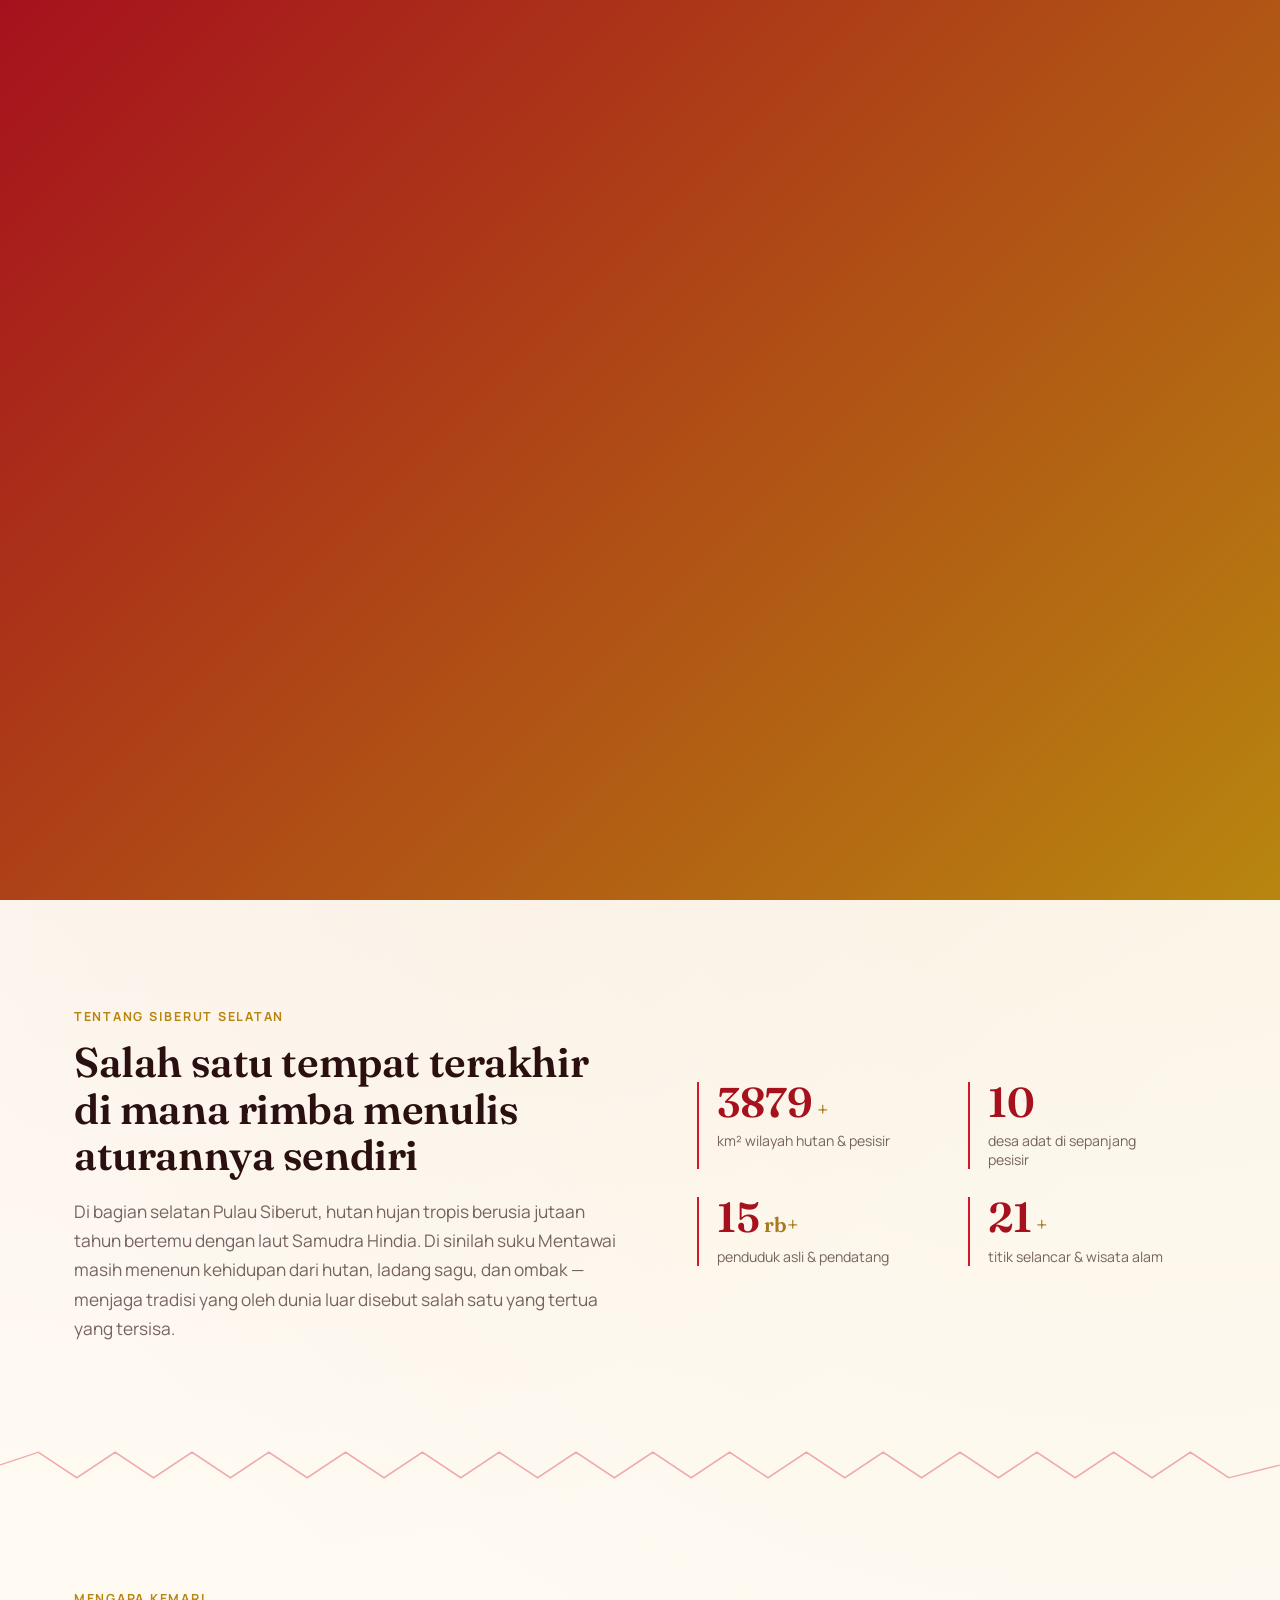
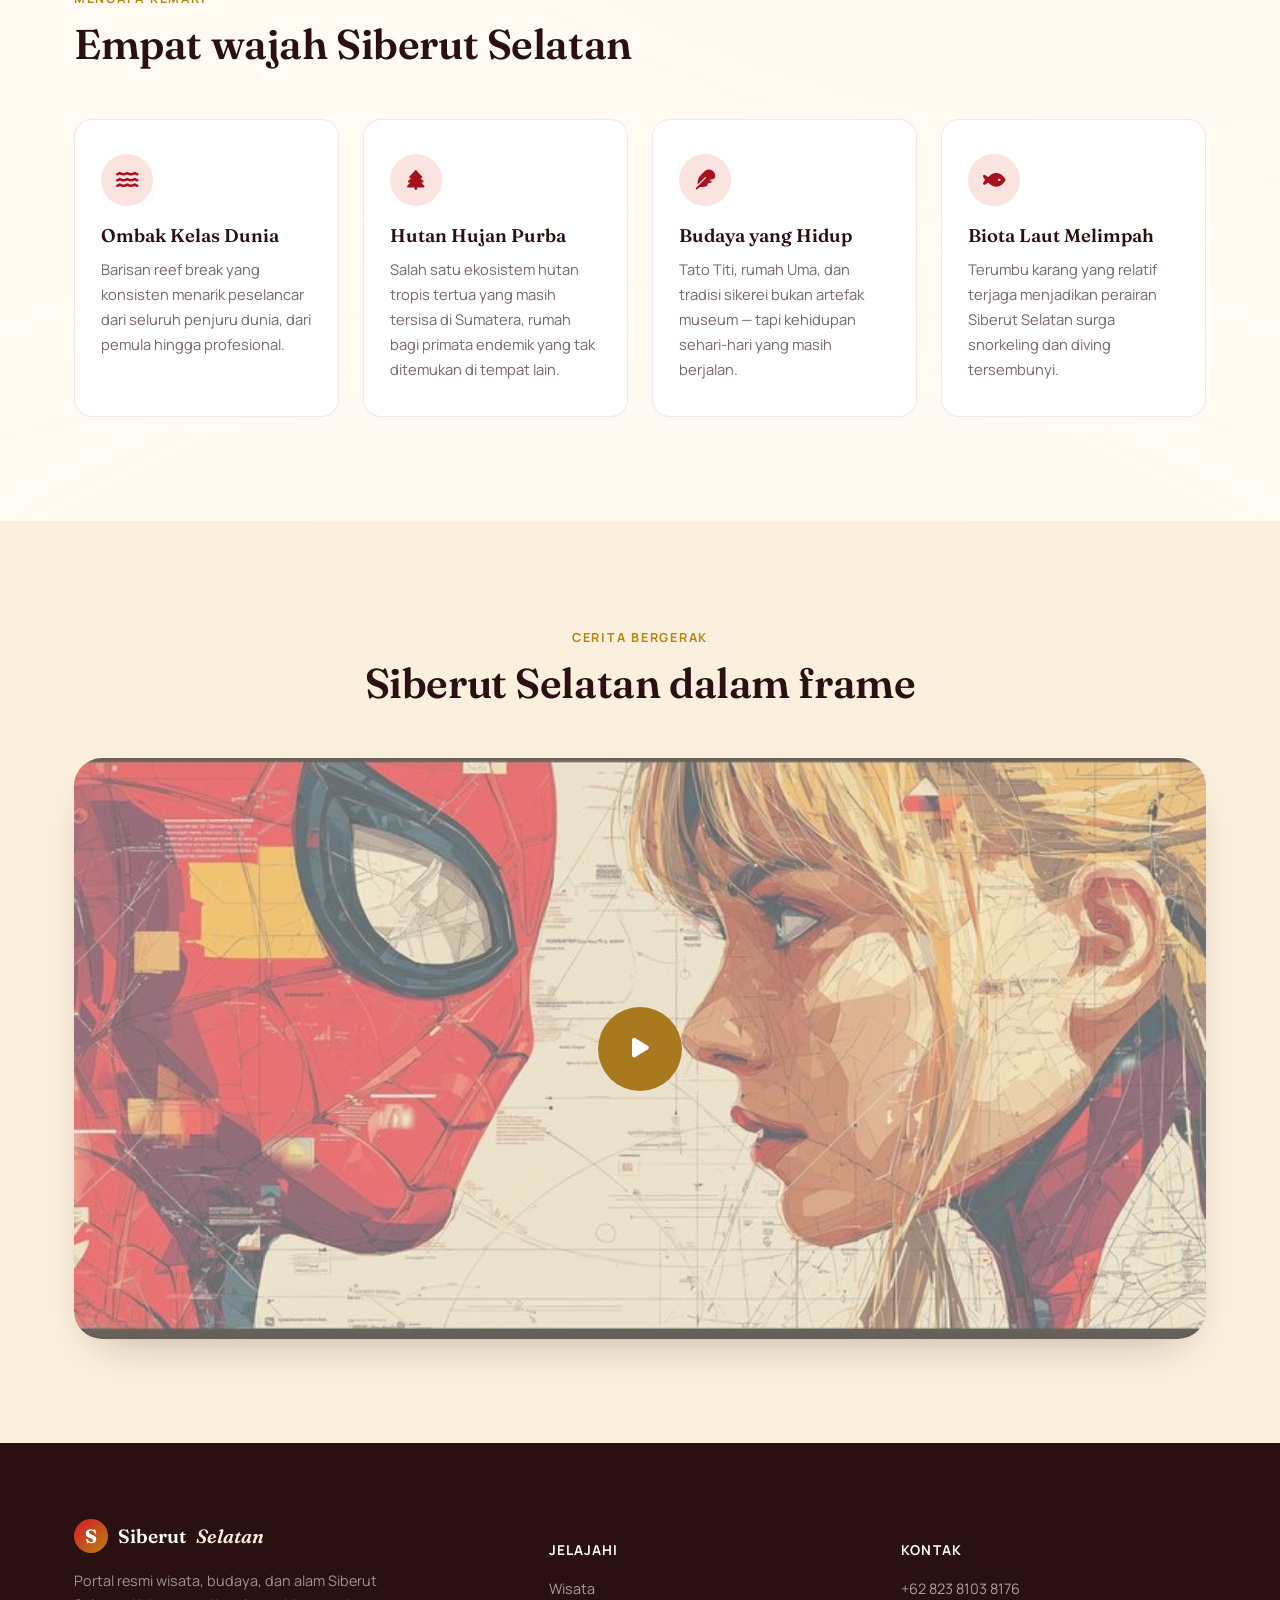
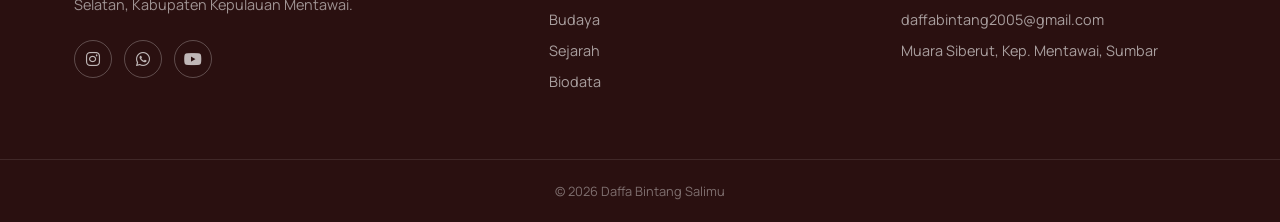
==== commit e081a038: "1" ====
--- a/index.html
+++ b/index.html
@@ -141,8 +141,8 @@
         <span class="eyebrow">Cerita Bergerak</span>
         <h2 class="section-title">Siberut Selatan dalam frame</h2>
       </div>
-      <div class="video-frame reveal" data-video="https://www.youtube.com/embed/dQw4w9WgXcQ">
-        <img src="https://picsum.photos/seed/siberut-video-cover/1400/760" alt="Cuplikan Siberut Selatan" loading="lazy">
+      <div class="video-frame reveal" data-video="https://youtu.be/L7IR-oAZ-Nk?si=1CIh6ytb9JVDO2eD">
+        <img src="bcg1.jpeg" alt="Cuplikan Siberut Selatan" loading="lazy">
         <button class="play-btn" aria-label="Putar video"><i class="fa-solid fa-play"></i></button>
       </div>
     </div>
--- a/style.css
+++ b/style.css
@@ -288,6 +288,10 @@
 /* ============================================================
    HERO
    ============================================================ */
+/* Halaman non-Beranda: beri ruang di atas agar konten tak tertutup navbar fixed */
+.page-hero{padding-top:150px;}
+#biodata{padding-top:150px;}
+
 .hero{
   position:relative;min-height:100svh;display:flex;flex-direction:column;
   align-items:center;justify-content:center;overflow:hidden;color:var(--white);
@@ -567,11 +571,71 @@
   .footer-grid{grid-template-columns:1fr;gap:36px;}
 }
 @media (max-width:640px){
-  .section{padding:72px 0;}
+  .container{padding-inline:18px;}
+  .section{padding:64px 0;}
+  .section-head{margin-bottom:40px;}
+
+  /* Navbar ringkas */
+  .nav-inner{padding-inline:16px;gap:10px;}
+  .brand{gap:8px;}
+  .brand-mark{width:30px;height:30px;font-size:.9rem;}
+  .brand-text{font-size:1rem;white-space:nowrap;}
+  .nav-logo{width:38px;height:38px;border-width:1.5px;}
+  /* Tombol Beranda jadi ikon saja (label disembunyikan) saat menyempit */
+  .back-btn{width:40px;height:40px;padding:0;justify-content:center;}
+  .back-btn .back-label{display:none;}
+
   .face-grid,.fact-grid{grid-template-columns:1fr;}
   .hero-btns{flex-direction:column;width:100%;}
-  .hero-btns .btn{justify-content:center;}
-  .counter-grid{grid-template-columns:1fr 1fr;}
-  .dest-card{flex-basis:78vw;}
+  .hero-btns .btn{justify-content:center;width:100%;}
+  .hero-sub{margin-top:18px;min-height:5.2em;}
+  .counter-grid{grid-template-columns:1fr 1fr;gap:22px 20px;}
+  .counter-num{font-size:2.1rem;}
+  .dest-card{flex-basis:80vw;}
   .section-head.split{flex-direction:column;align-items:flex-start;}
-}
+  .carousel-nav{align-self:flex-end;}
+  .carousel-viewport{padding-left:18px;}
+
+  .page-hero{padding-top:130px;}
+  #biodata{padding-top:130px;}
+
+  .loader-title{font-size:2.1rem;}
+  .culture-copy h3{font-size:1.4rem;}
+  .fact-card{padding:22px;}
+  .video-frame{aspect-ratio:16/9;}
+  .timeline-card p{font-size:.82rem;}
+}
+
+@media (max-width:480px){
+  .nav-inner{padding-inline:12px;gap:8px;}
+  .brand-mark{width:27px;height:27px;font-size:.85rem;}
+  .brand-text{font-size:.92rem;}
+  .nav-logo{width:34px;height:34px;}
+  .back-btn{width:36px;height:36px;font-size:.8rem;}
+
+  .section{padding:54px 0;}
+  .page-hero{padding-top:120px;}
+  #biodata{padding-top:120px;}
+
+  .eyebrow{font-size:.7rem;}
+  .hero h1{font-size:clamp(1.9rem,8vw,2.3rem);}
+  .hero-sub{font-size:1rem;}
+  .hero-btns{gap:12px;margin-top:26px;}
+  .scroll-cue{bottom:20px;}
+  .hero-titi{height:90px;bottom:16%;}
+
+  .section-title{font-size:clamp(1.5rem,6.5vw,1.85rem);}
+  .lead{font-size:.98rem;}
+  .counter-num{font-size:1.85rem;}
+  .counter-label{font-size:.8rem;}
+
+  .face-card{padding:26px 20px;}
+  .dest-card{flex-basis:86vw;}
+  .culture-media{aspect-ratio:4/4.6;}
+  .culture-copy h3{font-size:1.3rem;}
+  .video-frame{aspect-ratio:16/10;}
+
+  .carousel-viewport{padding-left:14px;}
+  .bio-photo{width:190px;height:230px;}
+  .brand-text em{display:inline;}
+}
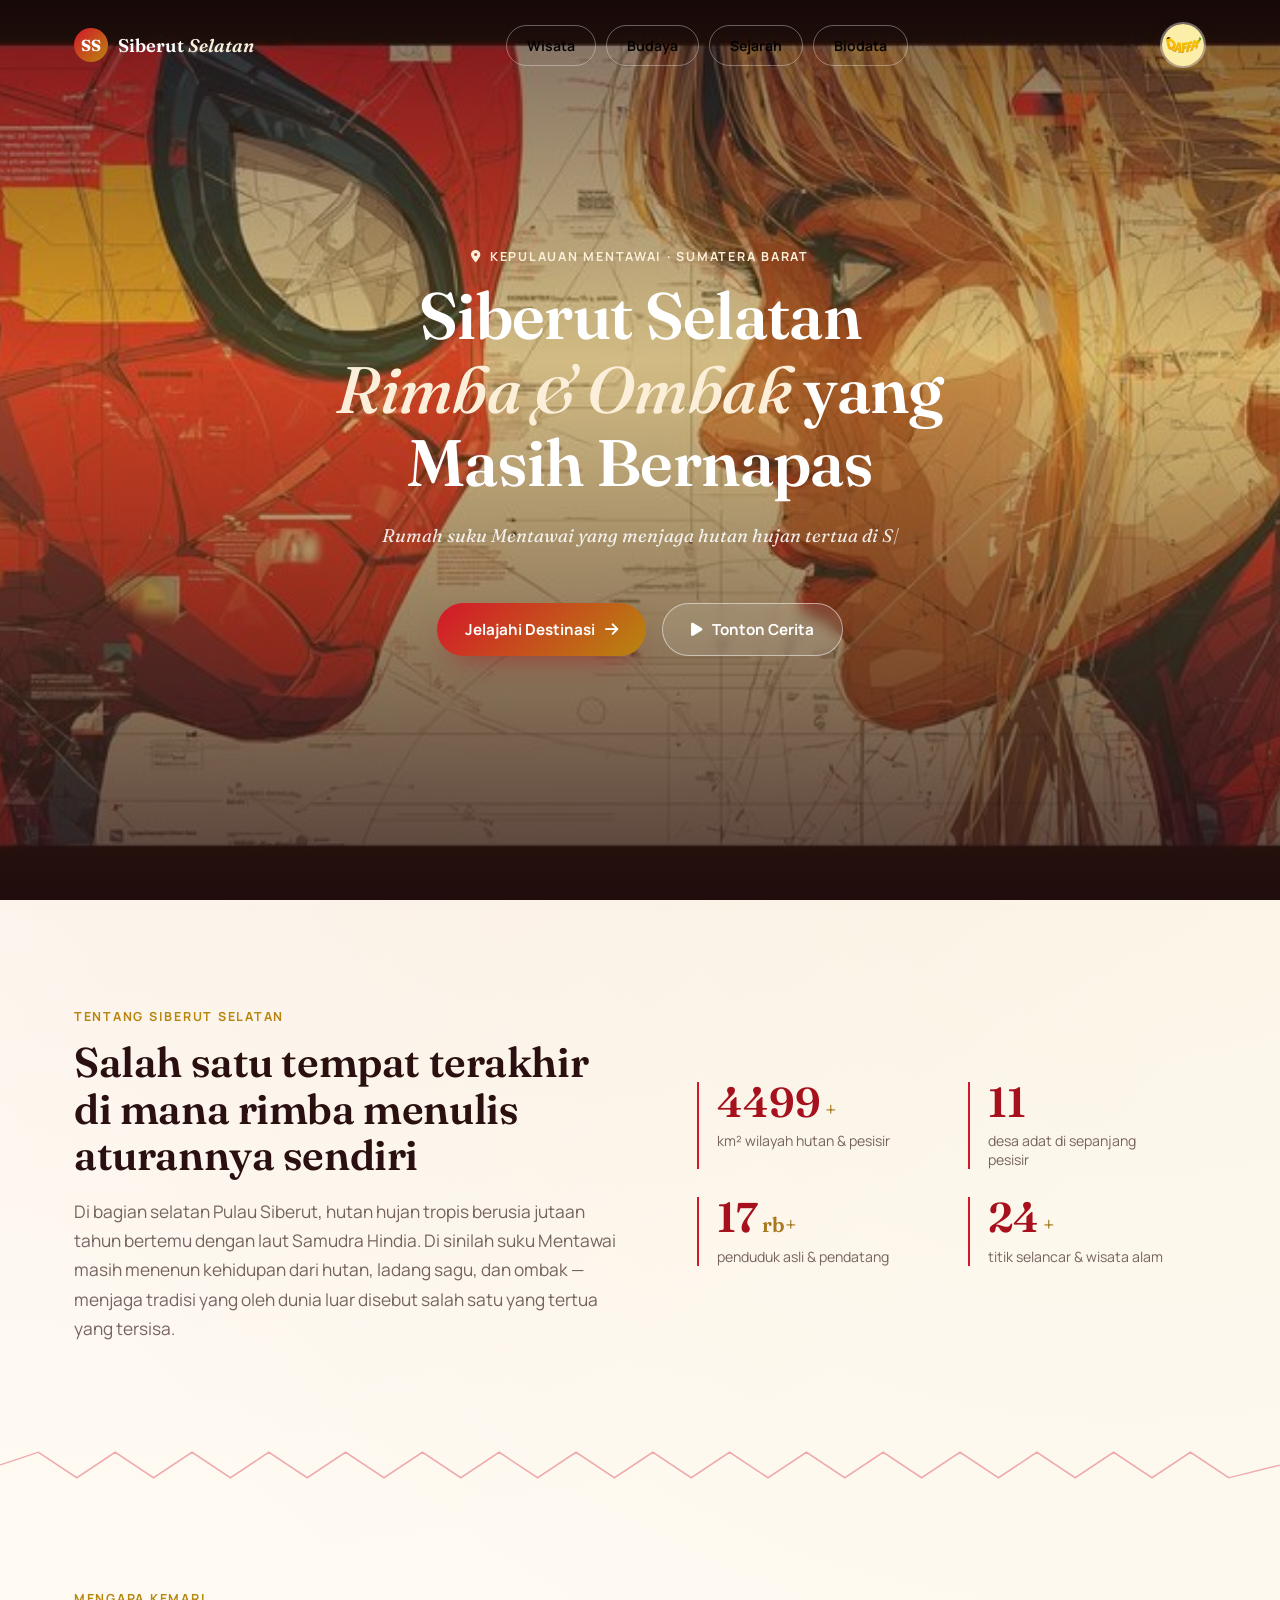
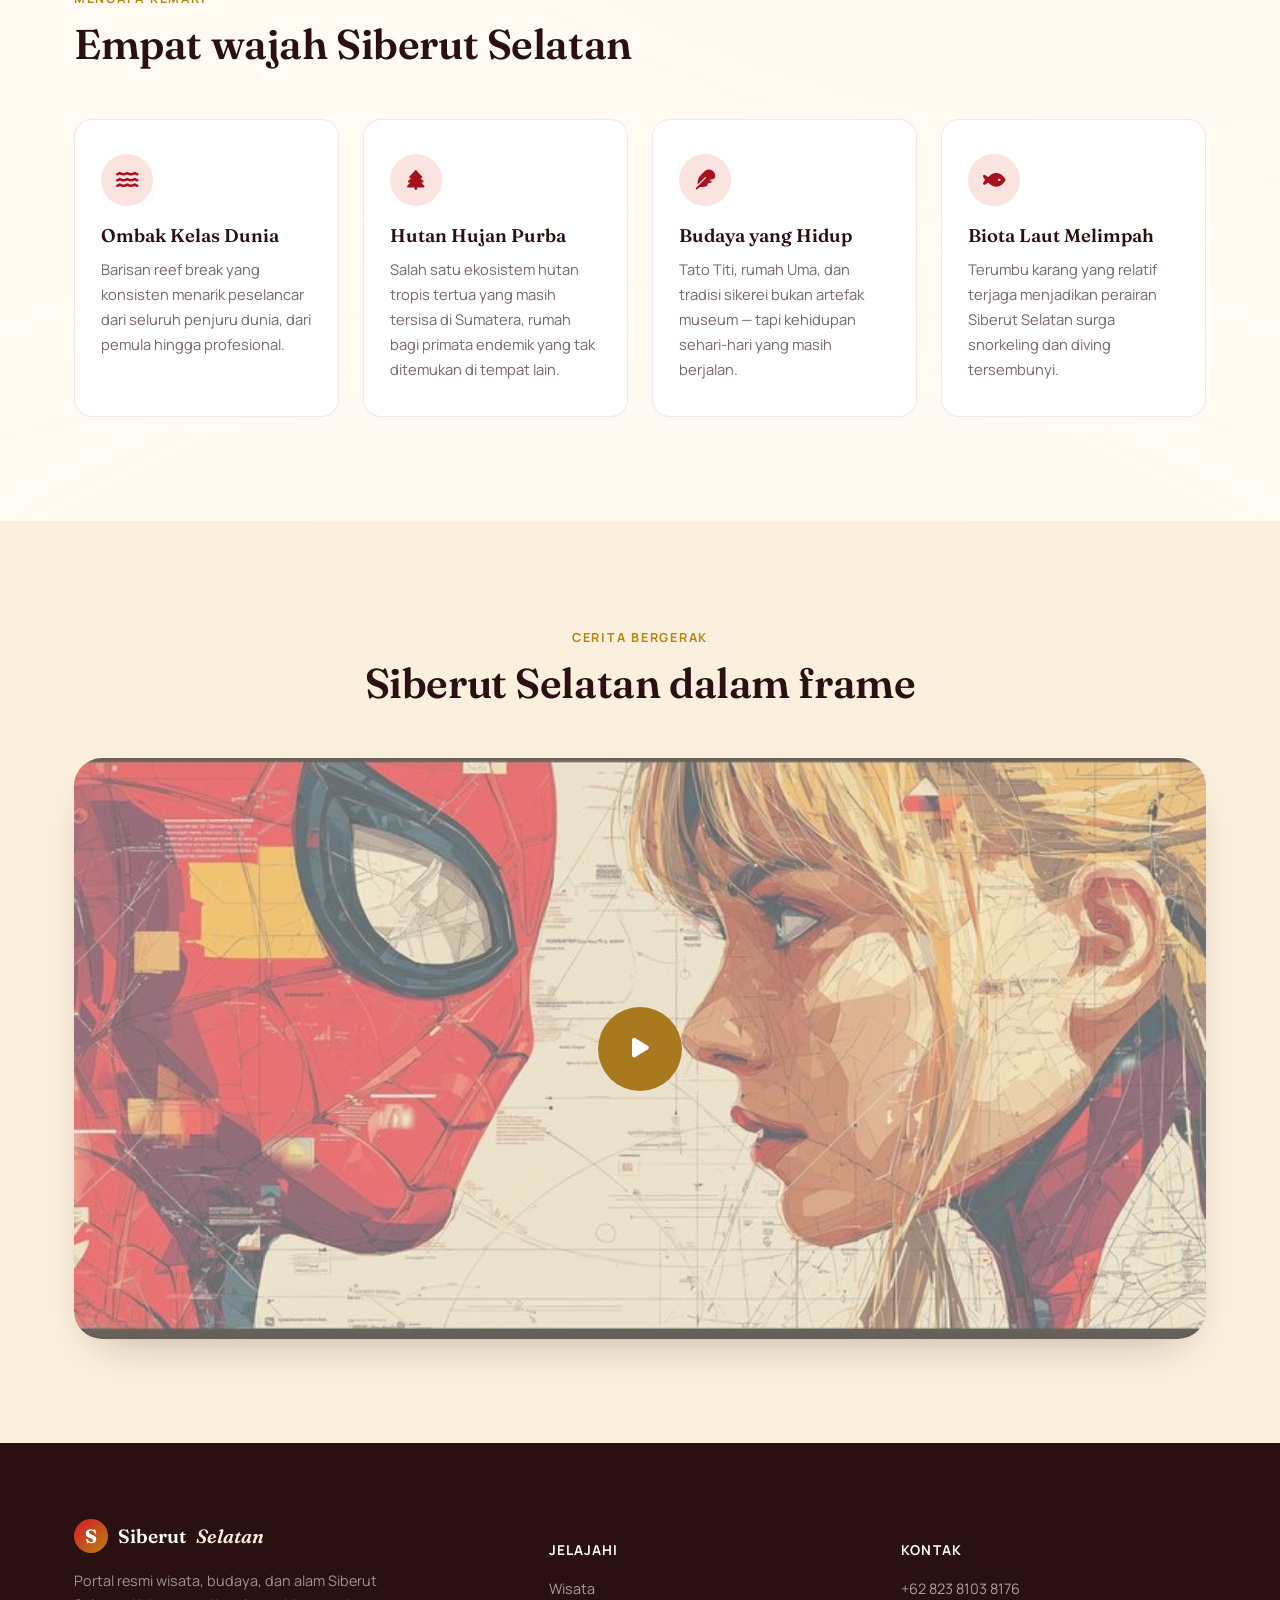
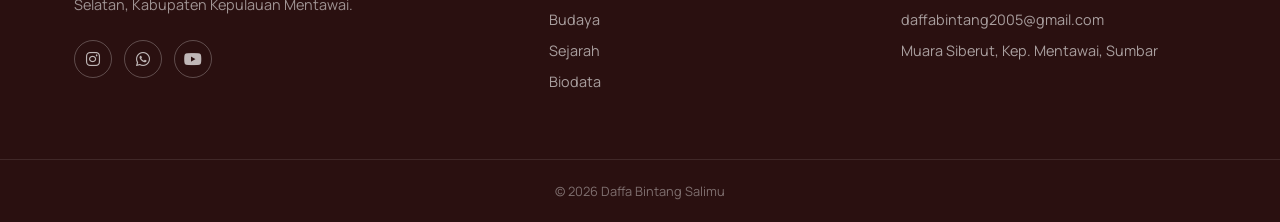
==== commit 8f3e1473: "update" ====
--- a/index.html
+++ b/index.html
@@ -64,7 +64,7 @@
       <p class="hero-sub" data-typing='["Rumah suku Mentawai yang menjaga hutan hujan tertua di Sumatera.","Ombak kelas dunia yang memanggil peselancar lintas benua.","Tato Titi dan Uma — warisan yang masih hidup, bukan sekadar cerita."]'></p>
       <div class="hero-btns">
         <a href="destinasi.html" class="btn btn-primary">Jelajahi Destinasi <i class="fa-solid fa-arrow-right"></i></a>
-        <a href="#cerita" class="btn btn-ghost"><i class="fa-solid fa-play"></i> Tonton Cerita</a>
+        <button type="button" class="btn btn-ghost" data-video="https://www.youtube.com/embed/L7IR-oAZ-Nk"><i class="fa-solid fa-play"></i> Tonton Cerita</button>
       </div>
     </div>
   </section>
@@ -141,7 +141,7 @@
         <span class="eyebrow">Cerita Bergerak</span>
         <h2 class="section-title">Siberut Selatan dalam frame</h2>
       </div>
-      <div class="video-frame reveal" data-video="https://youtu.be/L7IR-oAZ-Nk?si=1CIh6ytb9JVDO2eD">
+      <div class="video-frame reveal" data-video="https://youtu.be/MPN2Yd6fO0k?si=MWR6O2F_AYN8luN0">
         <img src="bcg1.jpeg" alt="Cuplikan Siberut Selatan" loading="lazy">
         <button class="play-btn" aria-label="Putar video"><i class="fa-solid fa-play"></i></button>
       </div>
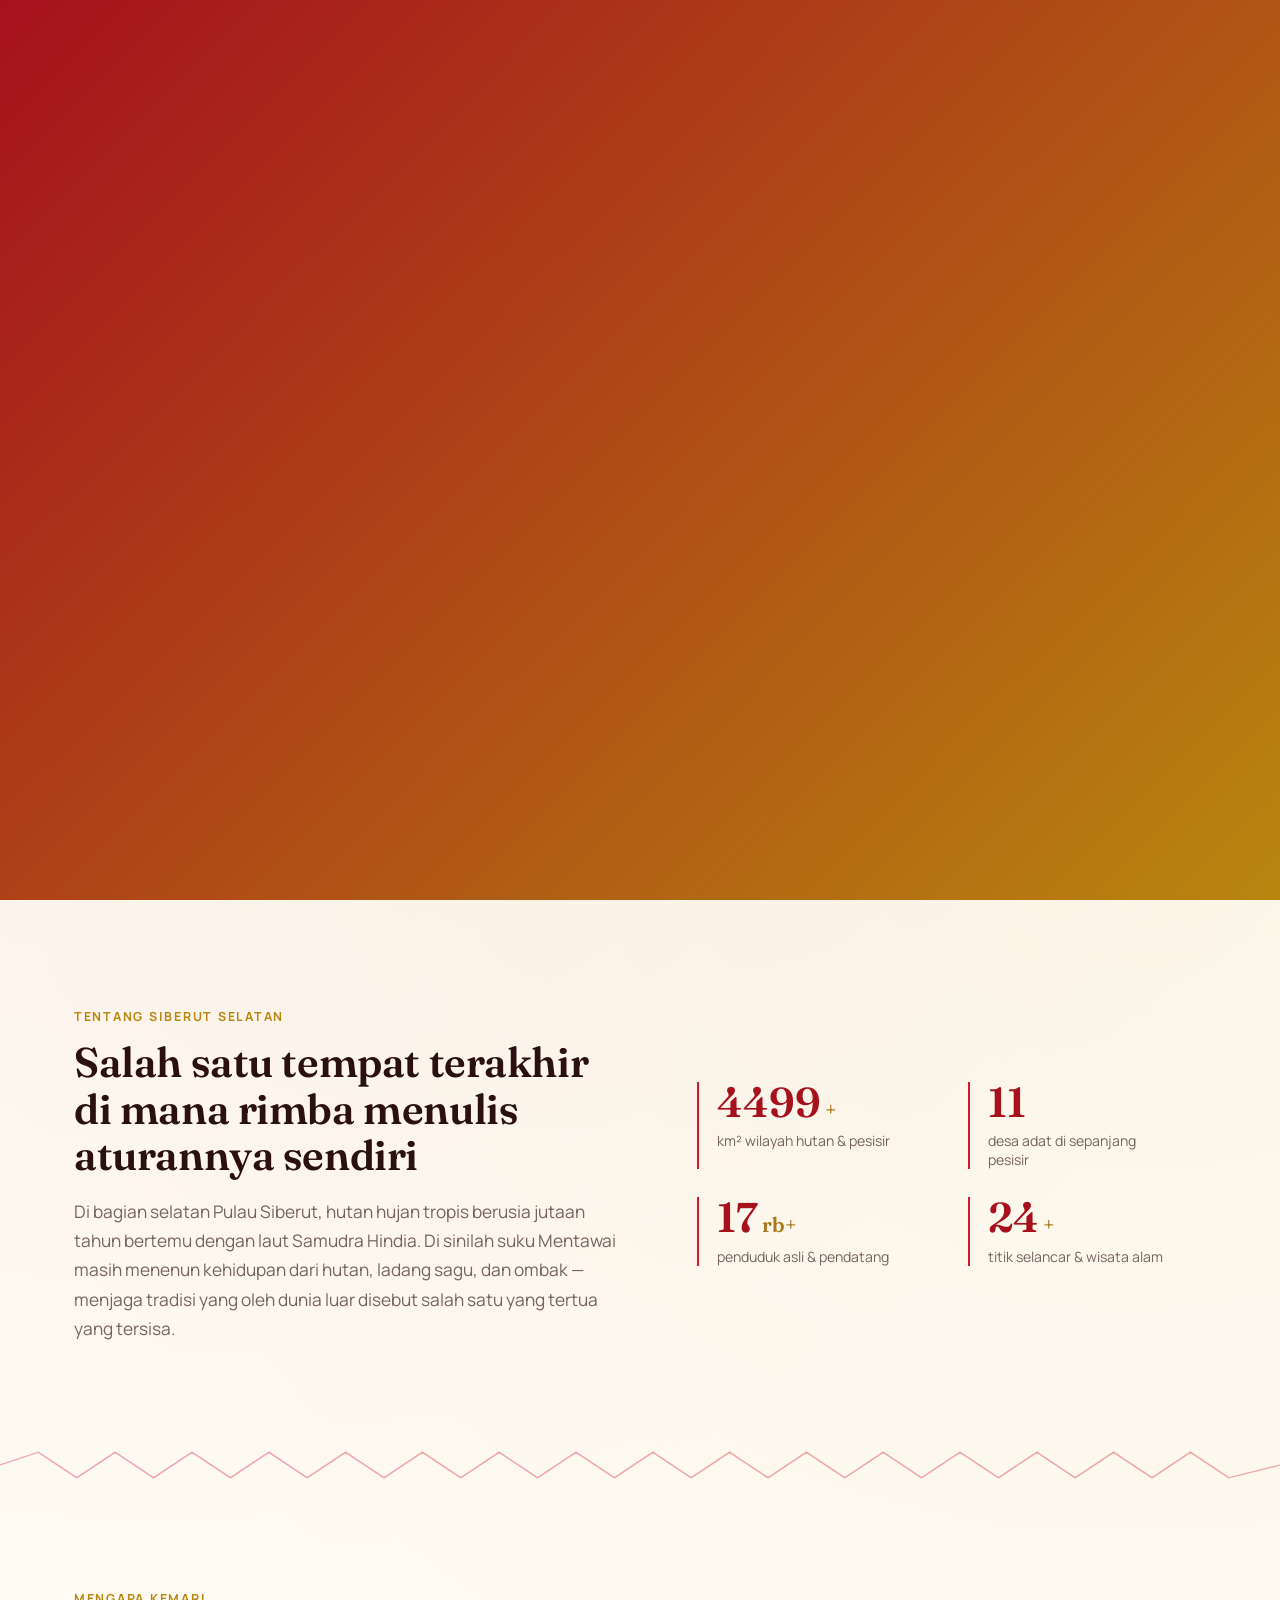
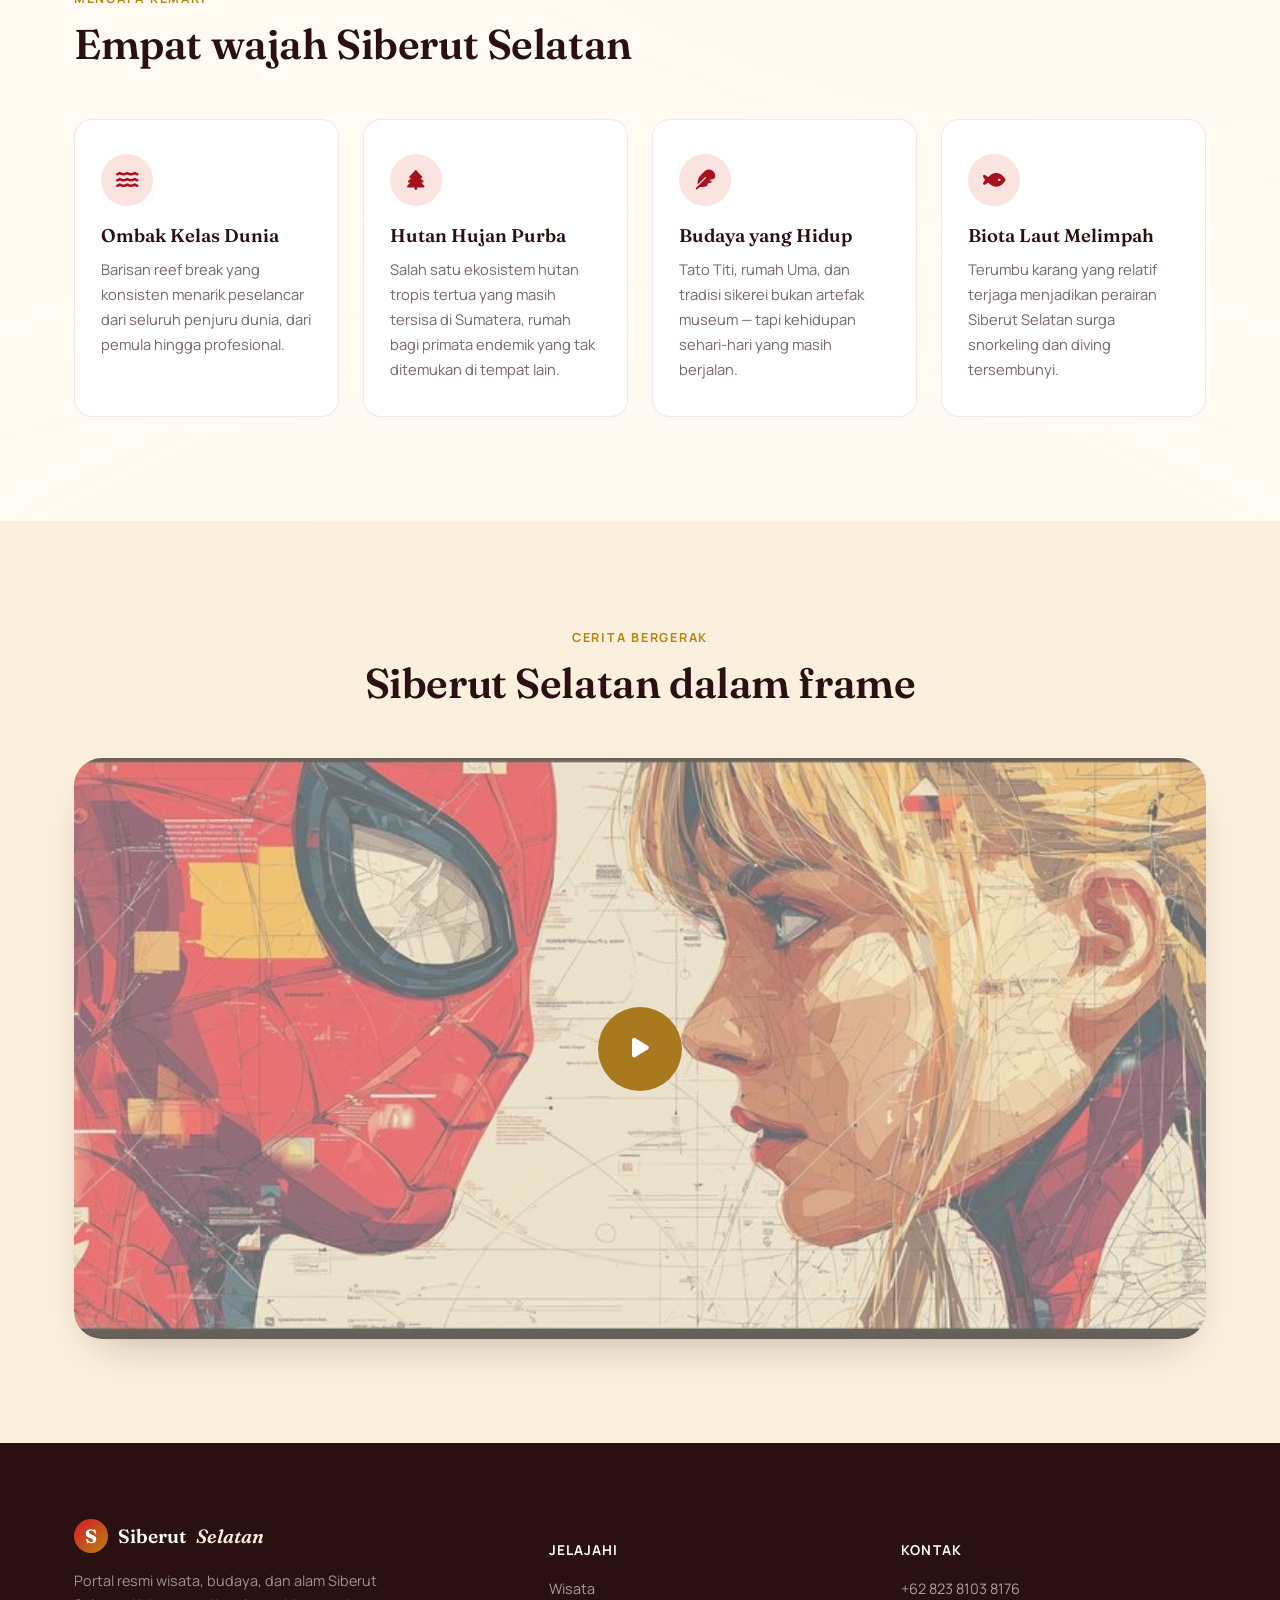
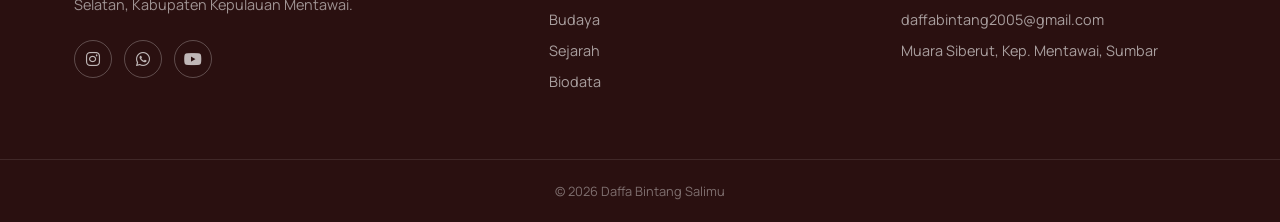
==== commit 32acae03: "hu" ====
--- a/index.html
+++ b/index.html
@@ -64,7 +64,7 @@
       <p class="hero-sub" data-typing='["Rumah suku Mentawai yang menjaga hutan hujan tertua di Sumatera.","Ombak kelas dunia yang memanggil peselancar lintas benua.","Tato Titi dan Uma — warisan yang masih hidup, bukan sekadar cerita."]'></p>
       <div class="hero-btns">
         <a href="destinasi.html" class="btn btn-primary">Jelajahi Destinasi <i class="fa-solid fa-arrow-right"></i></a>
-        <button type="button" class="btn btn-ghost" data-video="https://www.youtube.com/embed/L7IR-oAZ-Nk"><i class="fa-solid fa-play"></i> Tonton Cerita</button>
+        <a href="https://www.youtube.com/watch?v=MPN2Yd6fO0k" class="btn btn-ghost" target="_blank" rel="noopener"><i class="fa-solid fa-play"></i> Tonton Cerita</a>
       </div>
     </div>
   </section>
@@ -141,7 +141,7 @@
         <span class="eyebrow">Cerita Bergerak</span>
         <h2 class="section-title">Siberut Selatan dalam frame</h2>
       </div>
-      <div class="video-frame reveal" data-video="https://youtu.be/MPN2Yd6fO0k?si=MWR6O2F_AYN8luN0">
+      <div class="video-frame reveal" data-video="https://www.youtube.com/watch?v=MPN2Yd6fO0k">
         <img src="bcg1.jpeg" alt="Cuplikan Siberut Selatan" loading="lazy">
         <button class="play-btn" aria-label="Putar video"><i class="fa-solid fa-play"></i></button>
       </div>
--- a/style.css
+++ b/style.css
@@ -1,4 +1,4 @@
-:root{
+ :root{
   --ink:#2A1010;
   --forest:#A6111D;
   --forest-2:#D4172A;
@@ -537,8 +537,15 @@
   opacity:0;visibility:hidden;transition:opacity .4s var(--ease), visibility .4s;
 }
 #video-modal.open{opacity:1;visibility:visible;}
-.video-box{width:100%;max-width:960px;aspect-ratio:16/9;border-radius:14px;overflow:hidden;}
+.video-box{width:100%;max-width:960px;aspect-ratio:16/9;border-radius:14px;overflow:hidden;position:relative;}
 .video-box iframe{width:100%;height:100%;border:0;}
+.video-fallback{
+  position:absolute;left:50%;bottom:14px;transform:translateX(-50%);
+  background:var(--forest);color:var(--white);font-weight:700;font-size:.85rem;
+  padding:10px 18px;border-radius:999px;display:inline-flex;align-items:center;gap:8px;
+  box-shadow:0 10px 24px -10px rgba(0,0,0,.5);transition:background .3s, transform .3s;
+}
+.video-fallback:hover{background:var(--bark);transform:translateX(-50%) translateY(-2px);}
 .video-close{
   position:absolute;top:28px;right:28px;width:44px;height:44px;border-radius:50%;
   background:rgba(255,255,255,.1);color:var(--white);display:flex;align-items:center;justify-content:center;
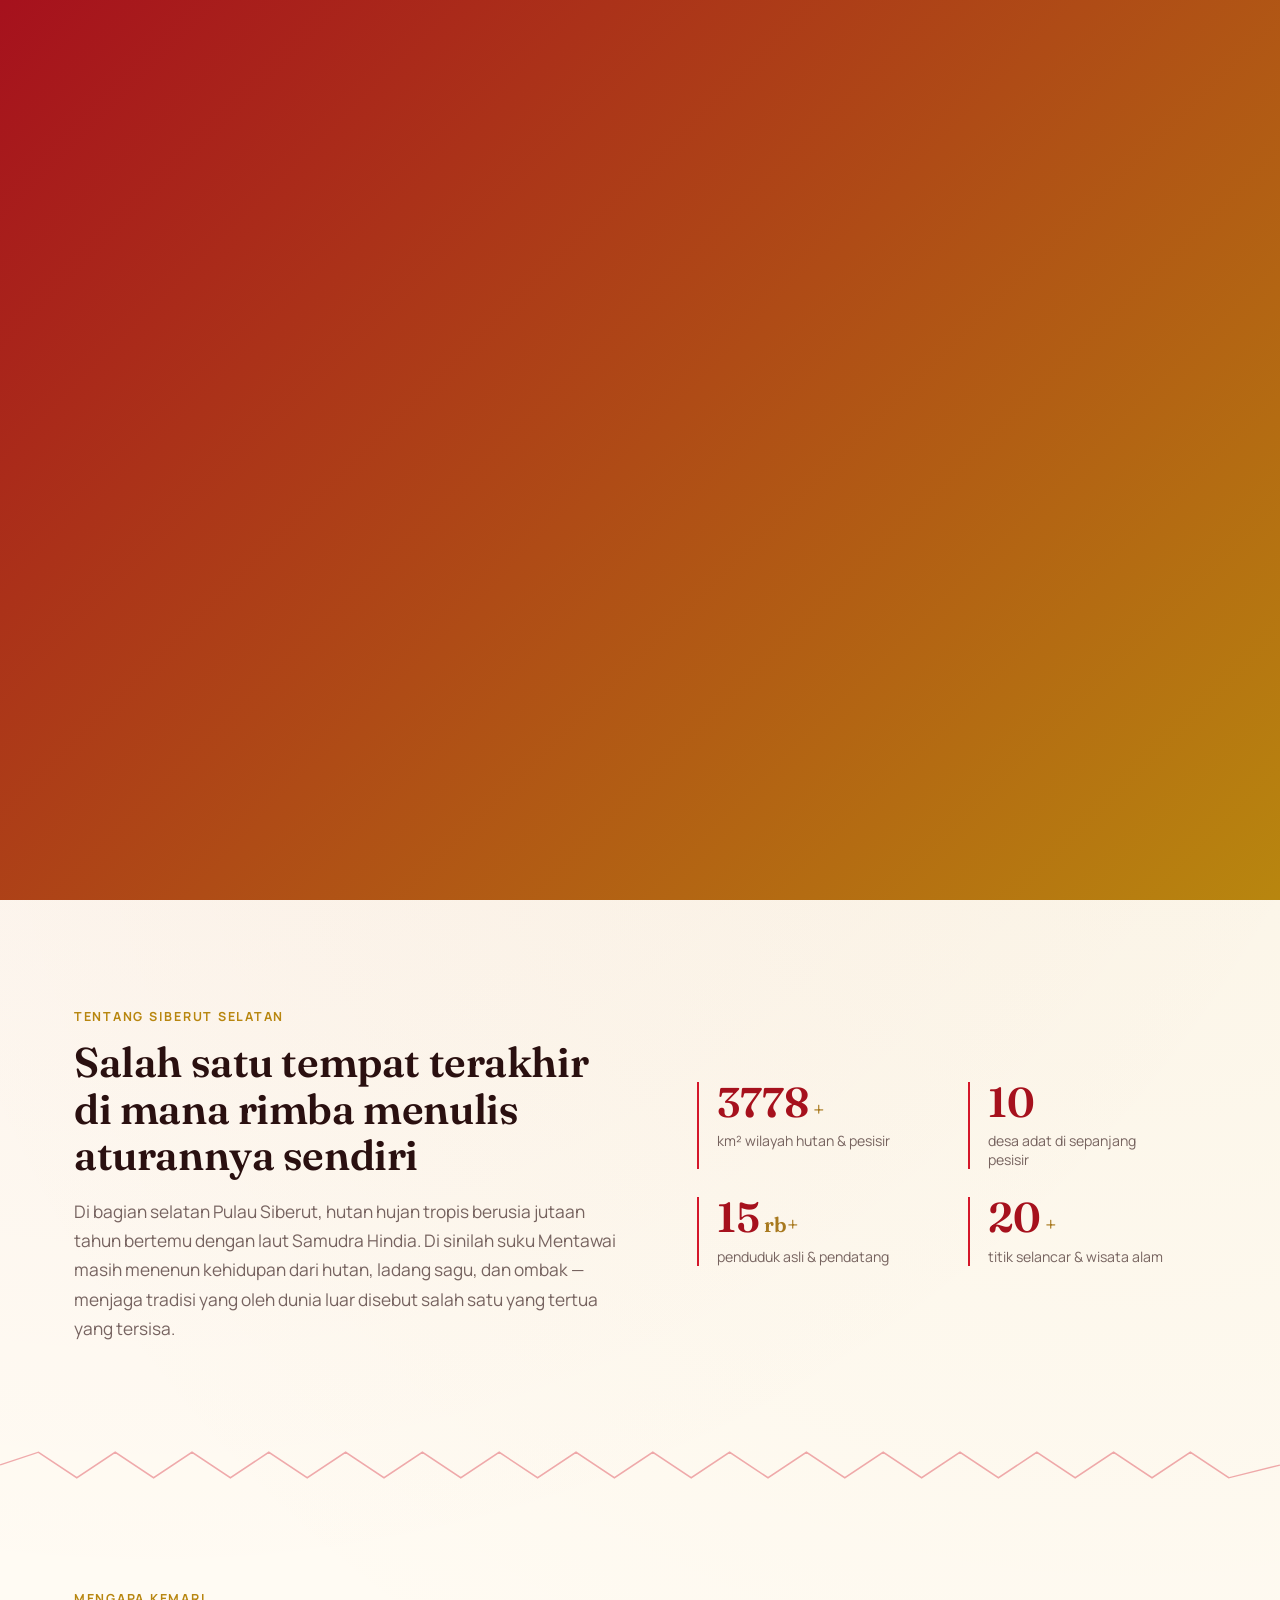
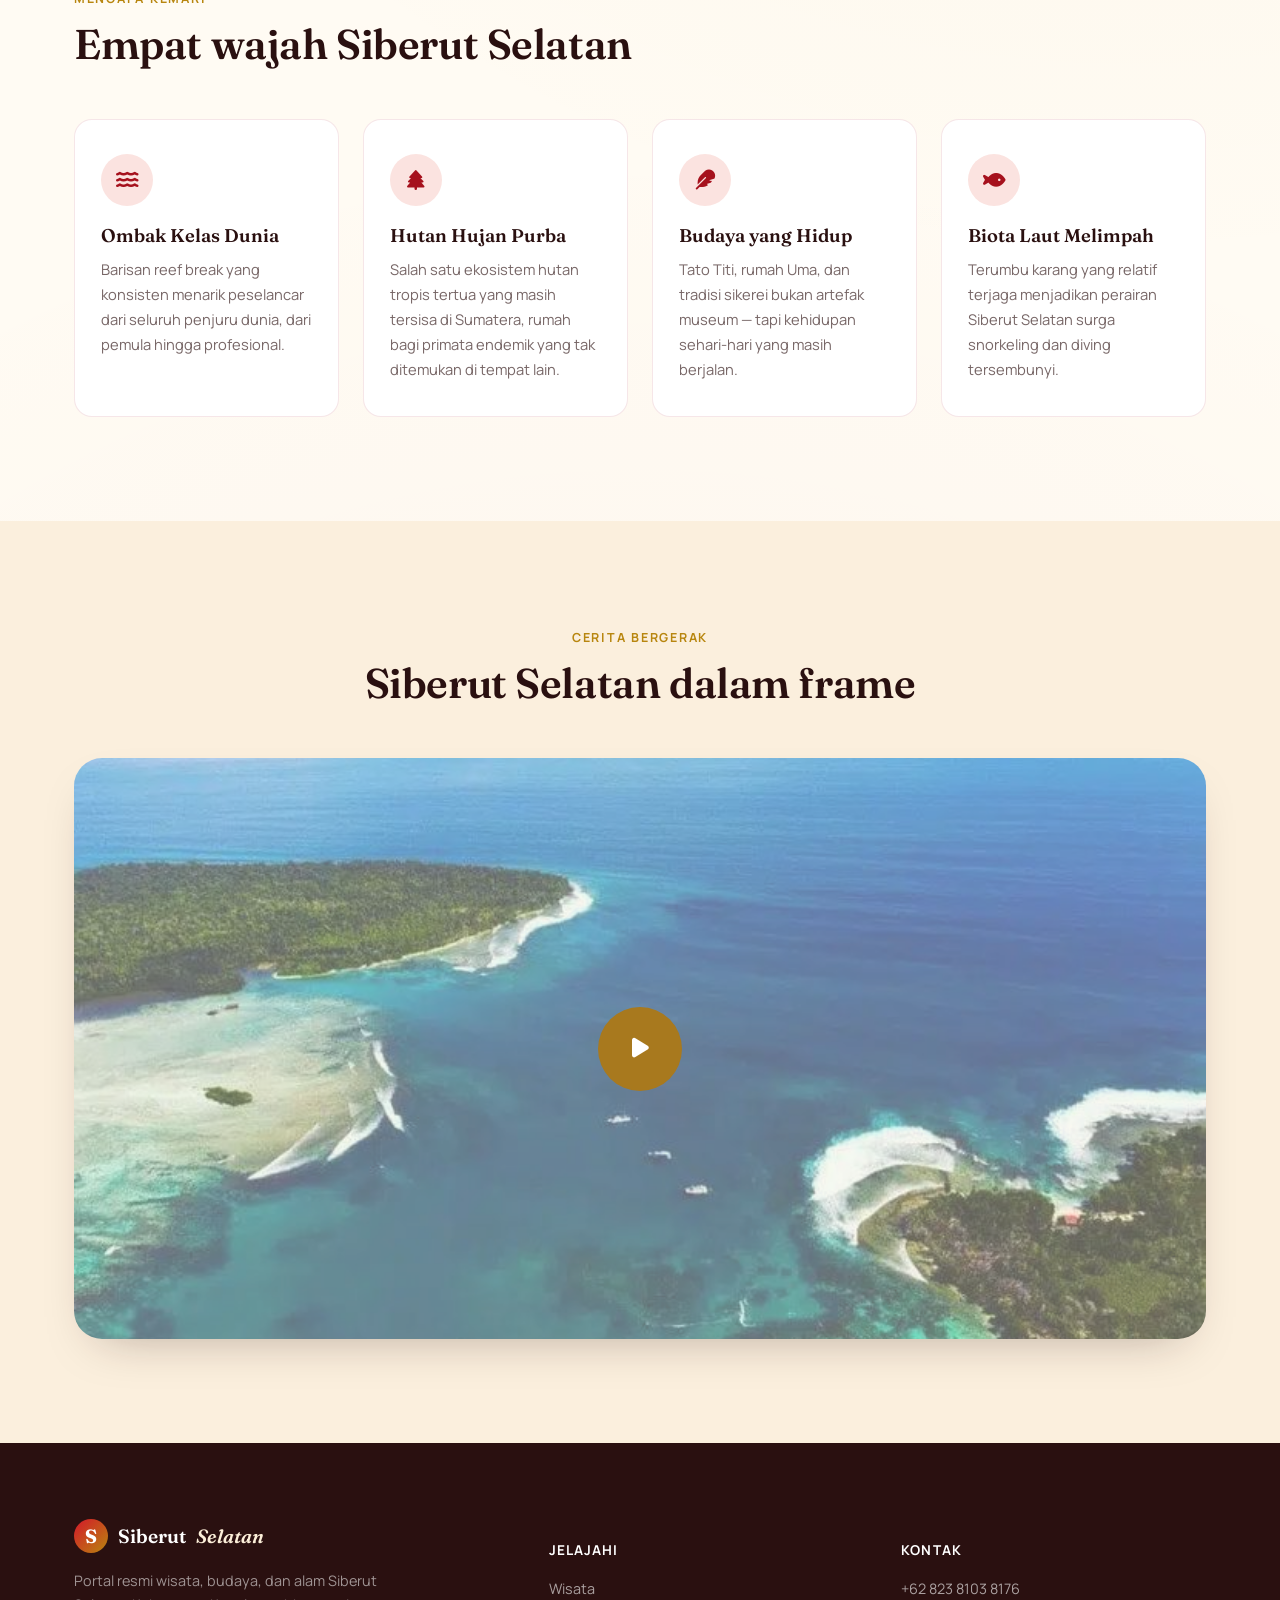
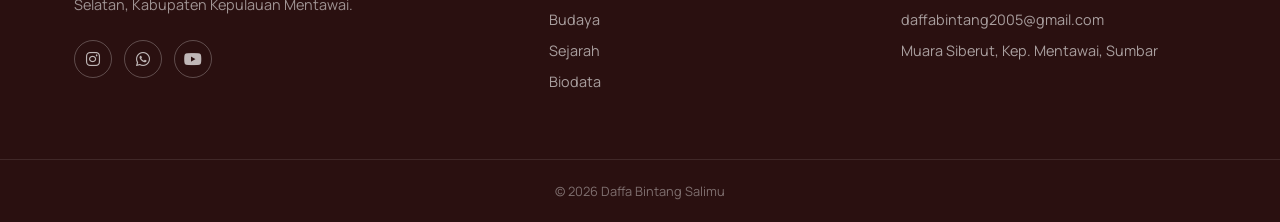
==== commit 9de484ea: "update1" ====
--- a/index.html
+++ b/index.html
@@ -14,8 +14,8 @@
 <body class="no-scroll">
   
 <div id="loader" aria-label="Memuat">
-  <div class="curtain curtain-left" style="background-image:url('bcg2.jpeg')"></div>
-  <div class="curtain curtain-right" style="background-image:url('bcg3.jpeg')"></div>
+  <div class="curtain curtain-left" style="background-image:url('paper2.jpeg')"></div>
+  <div class="curtain curtain-right" style="background-image:url('paper4.jpeg')"></div>
   <div class="curtain-fringe">
   </div>
   <div class="loader-content">
@@ -142,7 +142,7 @@
         <h2 class="section-title">Siberut Selatan dalam frame</h2>
       </div>
       <div class="video-frame reveal" data-video="https://www.youtube.com/watch?v=MPN2Yd6fO0k">
-        <img src="bcg1.jpeg" alt="Cuplikan Siberut Selatan" loading="lazy">
+        <img src="paper4.jpeg" alt="Cuplikan Siberut Selatan" loading="lazy">
         <button class="play-btn" aria-label="Putar video"><i class="fa-solid fa-play"></i></button>
       </div>
     </div>
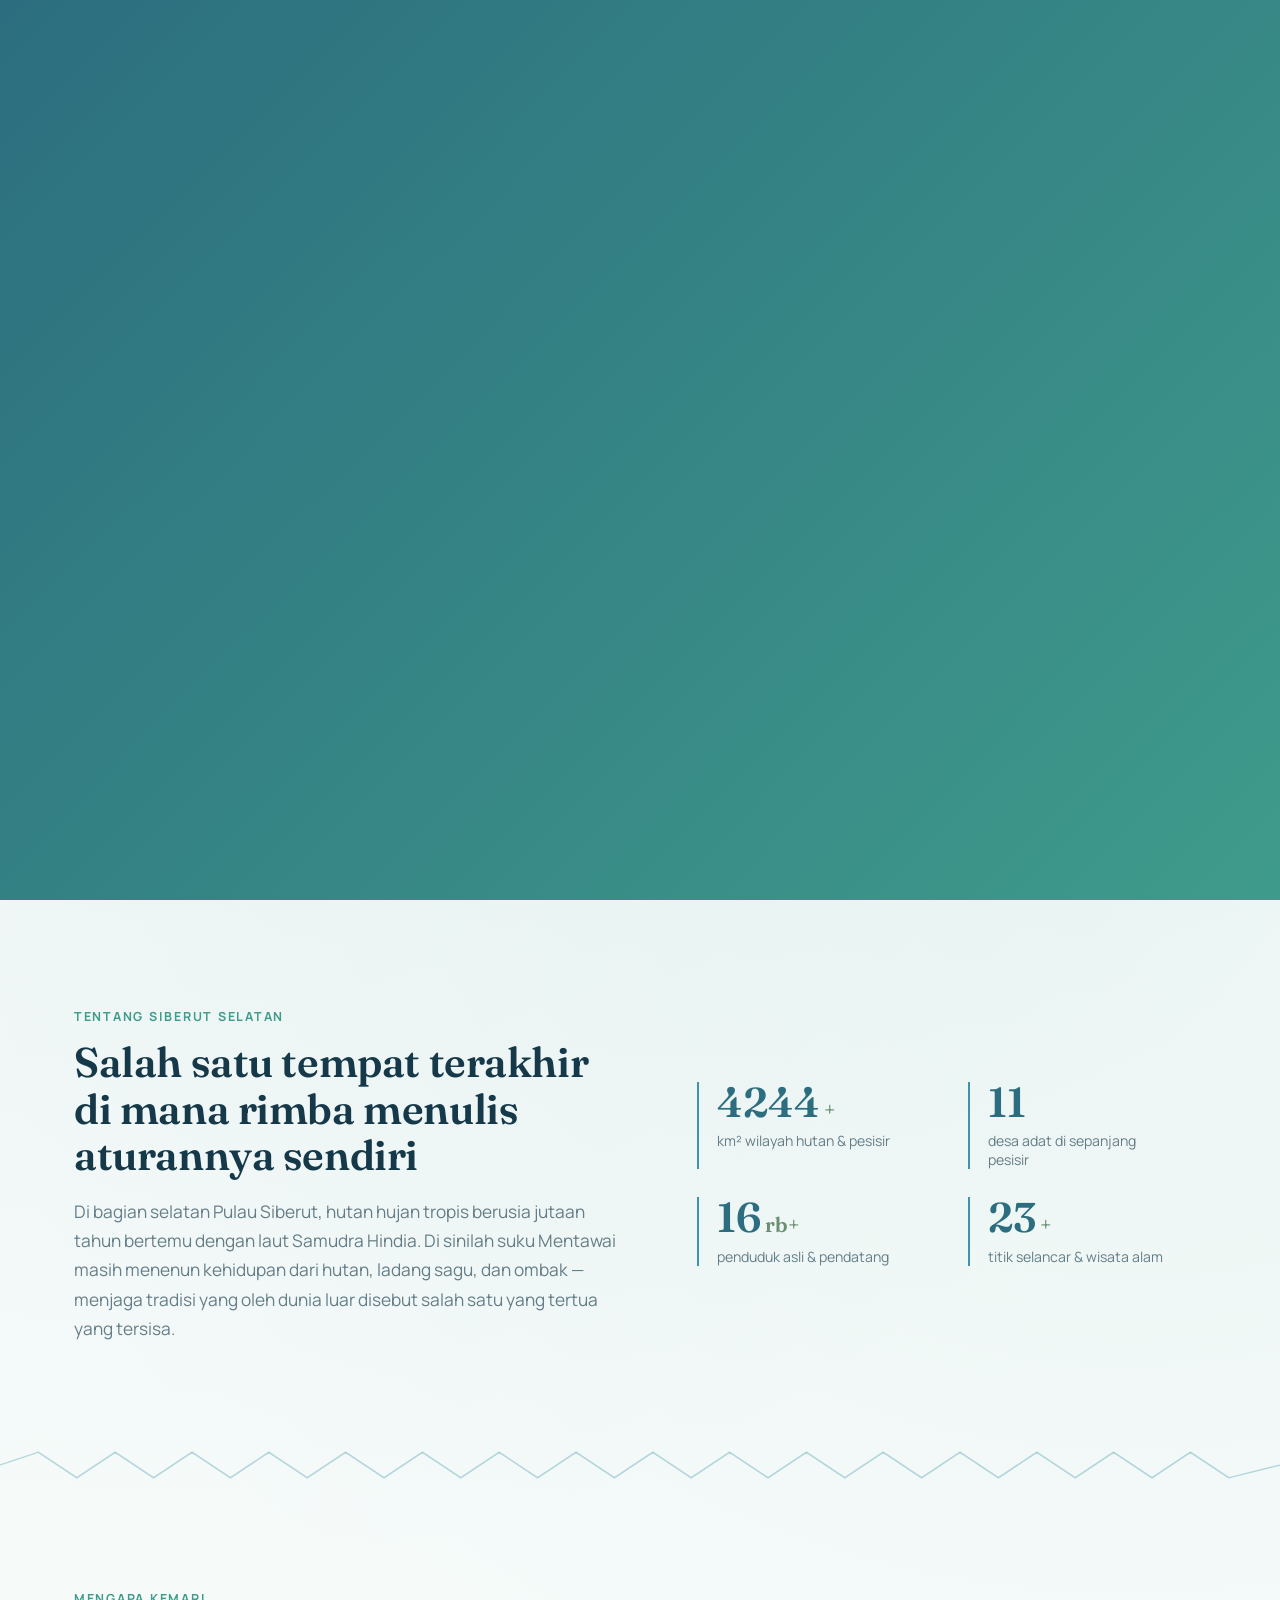
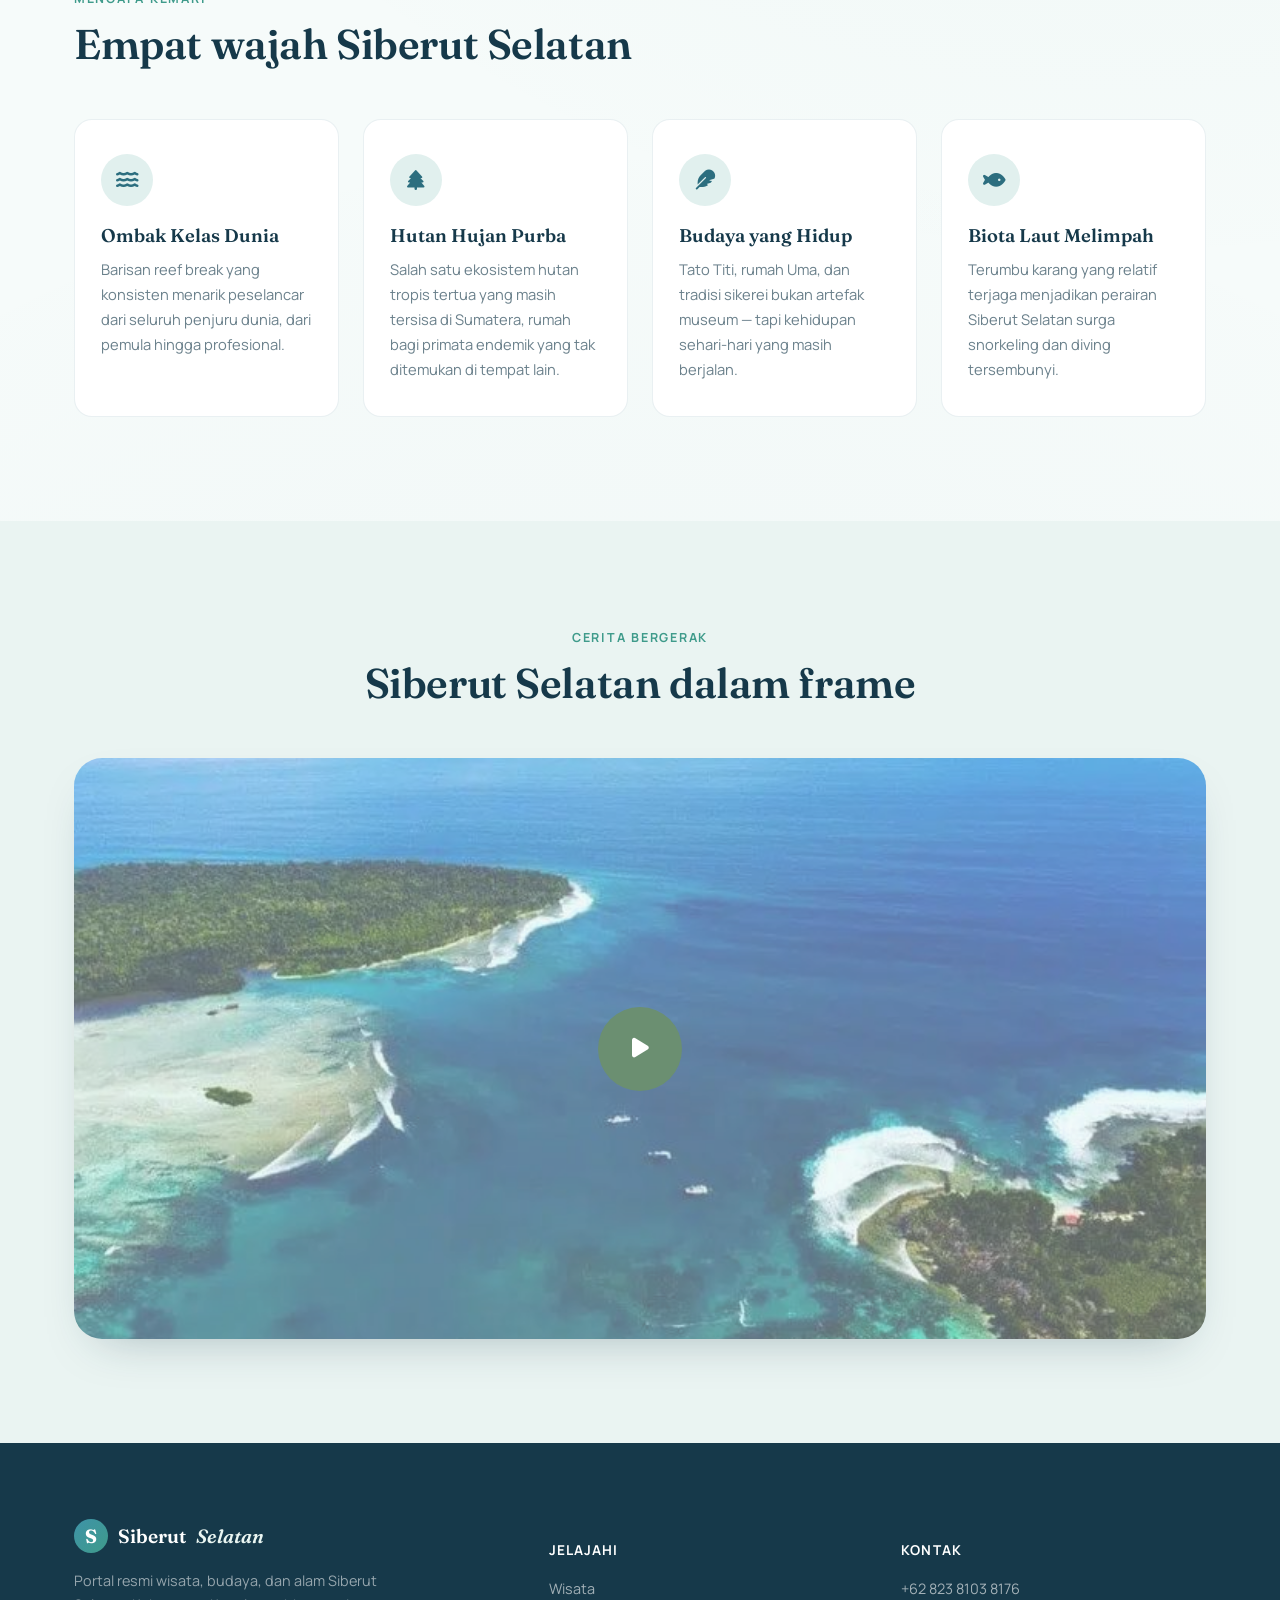
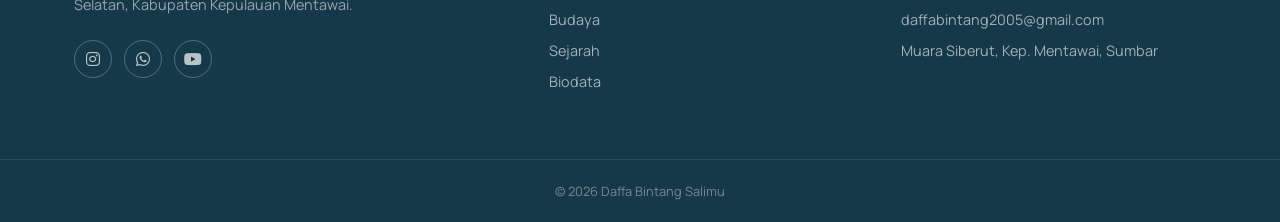
==== commit 8d6e2122: "pppp" ====
--- a/index.html
+++ b/index.html
@@ -27,7 +27,7 @@
 
 <div id="progress-bar"></div>
 
-<!-- ============ NAV ============ -->
+
 <header id="site-nav">
   <div class="nav-inner">
     <a href="index.html" class="brand">
--- a/style.css
+++ b/style.css
@@ -1,18 +1,18 @@
- :root{
-  --ink:#2A1010;
-  --forest:#A6111D;
-  --forest-2:#D4172A;
-  --forest-soft:#FBE3E0;
-  --ocean:#B8860F;
-  --ocean-2:#E4B94B;
-  --sand:#FCEFD9;
-  --bark:#A8791E;
-  --bark-2:#D3A83C;
-  --paper:#FFFBF3;
-  --paper-2:#FBEFDD;
+:root{
+  --ink:#16394A;
+  --forest:#2C6E7F;
+  --forest-2:#3E93A8;
+  --forest-soft:#E1F0EE;
+  --ocean:#3F9B8B;
+  --ocean-2:#7FC9BA;
+  --sand:#EAF6F2;
+  --bark:#6B8F71;
+  --bark-2:#A3C9A8;
+  --paper:#F6FBFA;
+  --paper-2:#EAF4F2;
   --white:#FFFFFF;
-  --ink-soft:rgba(42,16,16,.64);
-  --ink-faint:rgba(42,16,16,.42);
+  --ink-soft:rgba(22,57,74,.64);
+  --ink-faint:rgba(22,57,74,.42);
 
   --font-display:'Fraunces', serif;
   --font-body:'Manrope', sans-serif;
@@ -22,7 +22,7 @@
   --radius-m:18px;
   --radius-l:28px;
   --ease:cubic-bezier(.16,.84,.44,1);
-  --shadow-soft:0 20px 50px -25px rgba(42,16,16,.35);
+  --shadow-soft:0 20px 50px -25px rgba(22,57,74,.35);
 }
 
 *{box-sizing:border-box;}
@@ -36,9 +36,9 @@
   font-family:var(--font-body);
   color:var(--ink);
   background:
-    radial-gradient(circle at 12% 8%, rgba(166,17,29,.05) 0%, transparent 40%),
-    radial-gradient(circle at 88% 18%, rgba(184,134,15,.06) 0%, transparent 42%),
-    radial-gradient(circle at 50% 92%, rgba(166,17,29,.04) 0%, transparent 45%),
+    radial-gradient(circle at 12% 8%, rgba(44,110,127,.06) 0%, transparent 40%),
+    radial-gradient(circle at 88% 18%, rgba(63,155,139,.07) 0%, transparent 42%),
+    radial-gradient(circle at 50% 92%, rgba(44,110,127,.05) 0%, transparent 45%),
     var(--paper);
   -webkit-font-smoothing:antialiased;
   overflow-x:hidden;
@@ -86,8 +86,8 @@
   padding:15px 28px;border-radius:999px;font-weight:700;font-size:.95rem;
   transition:transform .35s var(--ease), box-shadow .35s var(--ease), background .3s, color .3s;
 }
-.btn-primary{background:linear-gradient(135deg,var(--forest-2),var(--ocean));color:var(--white);box-shadow:0 14px 30px -14px rgba(166,17,29,.65);}
-.btn-primary:hover{transform:translateY(-3px);box-shadow:0 20px 36px -14px rgba(184,134,15,.75);}
+.btn-primary{background:linear-gradient(135deg,var(--forest-2),var(--ocean));color:var(--white);box-shadow:0 14px 30px -14px rgba(44,110,127,.65);}
+.btn-primary:hover{transform:translateY(-3px);box-shadow:0 20px 36px -14px rgba(63,155,139,.75);}
 .btn-ghost{background:rgba(255,255,255,.1);color:var(--white);border:1.5px solid rgba(255,255,255,.5);backdrop-filter:blur(6px);}
 .btn-ghost:hover{background:rgba(255,255,255,.2);transform:translateY(-3px);}
 .btn-outline{border:1.5px solid var(--forest);color:var(--forest);}
@@ -119,16 +119,16 @@
 .curtain::after{
   content:'';position:absolute;inset:0;
   background:
-    linear-gradient(180deg, rgba(42,16,16,.55) 0%, rgba(184,134,15,.15) 35%, rgba(42,16,16,.72) 100%),
-    radial-gradient(130% 90% at 50% 110%, rgba(42,16,16,.88) 0%, transparent 60%);
+    linear-gradient(180deg, rgba(22,57,74,.55) 0%, rgba(63,155,139,.15) 35%, rgba(22,57,74,.72) 100%),
+    radial-gradient(130% 90% at 50% 110%, rgba(22,57,74,.88) 0%, transparent 60%);
 }
 /* tepi rumbai motif tirai pada sisi tengah */
 .curtain::before{
   content:'';position:absolute;top:0;bottom:0;width:26px;z-index:2;
   background:repeating-linear-gradient(180deg,
-    rgba(252,239,217,0) 0 10px,
-    rgba(252,239,217,.30) 10px 14px,
-    rgba(252,239,217,0) 14px 26px);
+    rgba(234,246,242,0) 0 10px,
+    rgba(234,246,242,.30) 10px 14px,
+    rgba(234,246,242,0) 14px 26px);
 }
 .curtain-left::before{right:0;}
 .curtain-right::before{left:0;}
@@ -146,8 +146,8 @@
 #loader.open .curtain-fringe{opacity:0;}
 .curtain-fringe span{
   width:3px;height:26px;border-radius:999px;
-  background:linear-gradient(180deg, transparent, rgba(252,239,217,.85), transparent);
-  box-shadow:0 0 8px rgba(252,239,217,.45);
+  background:linear-gradient(180deg, transparent, rgba(234,246,242,.85), transparent);
+  box-shadow:0 0 8px rgba(234,246,242,.45);
   animation:fringeGlow 2.4s ease-in-out infinite;
 }
 .curtain-fringe span:nth-child(2n){height:16px;animation-delay:.3s;}
@@ -163,7 +163,7 @@
 #loader.open .loader-content{opacity:0;transform:translateY(-26px) scale(.96);}
 .loader-content::before{
   content:'';position:absolute;inset:-60px -100px;z-index:-1;
-  background:radial-gradient(ellipse at center, rgba(26,10,10,.6) 0%, transparent 72%);
+  background:radial-gradient(ellipse at center, rgba(13,32,42,.6) 0%, transparent 72%);
 }
 .loader-eyebrow{
   display:inline-flex;align-items:center;gap:8px;
@@ -193,7 +193,7 @@
 #loader-progress-bar{
   display:block;height:100%;width:0%;border-radius:inherit;
   background:linear-gradient(90deg, var(--sand), var(--bark-2));
-  box-shadow:0 0 14px rgba(211,168,60,.8);
+  box-shadow:0 0 14px rgba(163,201,168,.8);
 }
 .loader-percent{
   font-size:.82rem;letter-spacing:.14em;color:rgba(255,255,255,.7);
@@ -208,8 +208,8 @@
   padding:22px 0;
 }
 #site-nav.scrolled{
-  background:rgba(255,251,243,.88);backdrop-filter:blur(14px);
-  box-shadow:0 8px 30px -18px rgba(42,16,16,.3);padding:14px 0;
+  background:rgba(246,251,250,.88);backdrop-filter:blur(14px);
+  box-shadow:0 8px 30px -18px rgba(22,57,74,.3);padding:14px 0;
 }
 .nav-inner{
   max-width:var(--container);margin-inline:auto;padding-inline:24px;
@@ -227,52 +227,54 @@
 .scrolled .brand-text em{color:var(--bark);}
 .nav-links{display:flex;gap:10px;}
 .nav-links a{
-  font-weight:700;font-size:.88rem;color:rgba(0, 0, 0, 0.92);position:relative;
-  padding:10px 20px;border-radius:999px;border:1.5px solid rgba(255,255,255,.35);
-  transition:color .3s, background .3s, border-color .3s, box-shadow .3s;
-}
-.scrolled .nav-links a{color:var(--ink-soft);border-color:rgba(166,17,29,.22);}
+  font-weight:700;font-size:.88rem;color:var(--ink);position:relative;
+  padding:10px 20px;border-radius:999px;border:1.5px solid rgba(255,255,255,.72);
+  background:rgba(255,255,255,.96);box-shadow:0 8px 18px -14px rgba(22,57,74,.22);
+  transition:color .3s, background .3s, border-color .3s, box-shadow .3s, transform .3s;
+}
+.scrolled .nav-links a{color:var(--ink);border-color:rgba(255,255,255,.9);background:rgba(255,255,255,.94);}
 .nav-links a::after{
   content:'';position:absolute;left:50%;bottom:4px;transform:translateX(-50%);
-  width:0;height:2px;border-radius:2px;background:var(--bark);transition:width .3s var(--ease);
+  width:0;height:2px;border-radius:2px;background:var(--forest);transition:width .3s var(--ease);
 }
 .nav-links a:hover{
-  color:var(--white);background:linear-gradient(135deg,var(--forest-2),var(--ocean));border-color:var(--ocean);
-  box-shadow:0 10px 22px -12px rgba(184,134,15,.7);
-}
-.nav-links a:hover::after{width:18px;background:var(--sand);}
-.scrolled .nav-links a:hover{color:var(--white);}
+  color:var(--forest);background:var(--white);border-color:rgba(44,110,127,.2);
+  box-shadow:0 12px 24px -14px rgba(22,57,74,.28);transform:translateY(-1px);
+}
+.nav-links a:hover::after{width:18px;background:var(--forest);}
+.scrolled .nav-links a:hover{color:var(--forest);}
 
 /* ---- Tombol kembali ke Beranda (mengikuti style navbar lain) ---- */
 .back-btn{
   display:inline-flex;align-items:center;gap:8px;
-  font-weight:700;font-size:.88rem;color:rgba(0, 0, 0, 0.92);
+  font-weight:700;font-size:.88rem;color:var(--ink);
   padding:10px 18px;border-radius:999px;
-  border:1.5px solid rgba(255,255,255,.35);
-  transition:color .3s, background .3s, border-color .3s, box-shadow .3s;
+  border:1.5px solid rgba(255,255,255,.72);
+  background:rgba(255,255,255,.96);box-shadow:0 8px 18px -14px rgba(22,57,74,.22);
+  transition:color .3s, background .3s, border-color .3s, box-shadow .3s, transform .3s;
   flex-shrink:0;
 }
 .back-btn i{font-size:.85rem;transition:transform .3s;}
-.scrolled .back-btn{color:var(--ink-soft);border-color:rgba(166,17,29,.22);}
+.scrolled .back-btn{color:var(--ink);border-color:rgba(255,255,255,.9);background:rgba(255,255,255,.94);}
 .back-btn:hover{
-  color:var(--white);
-  background:linear-gradient(135deg,var(--forest-2),var(--ocean));
-  border-color:var(--ocean);
-  box-shadow:0 10px 22px -12px rgba(184,134,15,.7);
+  color:var(--forest);
+  background:var(--white);
+  border-color:rgba(44,110,127,.2);
+  box-shadow:0 12px 24px -14px rgba(22,57,74,.28);transform:translateY(-1px);
 }
 .back-btn:hover i{transform:translateX(-3px);}
-.scrolled .back-btn:hover{color:var(--white);transform:translateX(-3px);}
+.scrolled .back-btn:hover{color:var(--forest);transform:translateX(-3px);}
 
 .nav-logo{
   flex-shrink:0;display:inline-flex;align-items:center;justify-content:center;
   width:46px;height:46px;border-radius:50%;overflow:hidden;
   border:2px solid rgba(255,255,255,.4);
-  box-shadow:0 8px 20px -10px rgba(184,134,15,.65);
+  box-shadow:0 8px 20px -10px rgba(63,155,139,.65);
   transition:transform .4s var(--ease), box-shadow .4s var(--ease), border-color .4s;
 }
 .nav-logo img{width:100%;height:100%;object-fit:cover;display:block;}
-.nav-logo:hover{transform:rotate(-8deg) scale(1.06);border-color:var(--sand);box-shadow:0 12px 26px -10px rgba(184,134,15,.8);}
-.scrolled .nav-logo{border-color:rgba(168,121,30,.45);}
+.nav-logo:hover{transform:rotate(-8deg) scale(1.06);border-color:var(--sand);box-shadow:0 12px 26px -10px rgba(63,155,139,.8);}
+.scrolled .nav-logo{border-color:rgba(107,143,113,.45);}
 #burger{display:none;flex-direction:column;gap:5px;width:26px;z-index:20;}
 #burger span{height:2px;background:var(--white);border-radius:2px;transition:transform .3s, opacity .3s, background .3s;}
 .scrolled #burger span{background:var(--ink);}
@@ -304,7 +306,7 @@
 .hero-slide.is-active{opacity:1;transform:scale(1);}
 .hero-scrim{
   position:absolute;inset:0;
-  background:linear-gradient(180deg, rgba(42,16,16,.55) 0%, rgba(184,134,15,.35) 40%, rgba(42,16,16,.78) 100%);
+  background:linear-gradient(180deg, rgba(22,57,74,.55) 0%, rgba(63,155,139,.35) 40%, rgba(22,57,74,.78) 100%);
 }
 .hero-titi{position:absolute;left:0;right:0;bottom:14%;width:100%;height:120px;opacity:.55;pointer-events:none;}
 .hero-titi.faded{bottom:auto;top:8%;opacity:.18;height:150px;}
@@ -358,7 +360,7 @@
 .face-grid{display:grid;grid-template-columns:repeat(4,1fr);gap:24px;}
 .face-card{
   background:var(--white);border-radius:var(--radius-m);padding:34px 26px;
-  border:1px solid rgba(166,17,29,.1);transition:transform .4s var(--ease), box-shadow .4s var(--ease), border-color .4s;
+  border:1px solid rgba(44,110,127,.1);transition:transform .4s var(--ease), box-shadow .4s var(--ease), border-color .4s;
 }
 .face-card:hover{transform:translateY(-8px);box-shadow:var(--shadow-soft);border-color:transparent;}
 .face-icon{
@@ -381,12 +383,12 @@
 .carousel-track{display:flex;gap:24px;transition:transform .6s var(--ease);padding-right:24px;}
 .dest-card{
   flex:0 0 320px;background:var(--white);border-radius:var(--radius-m);overflow:hidden;
-  box-shadow:0 16px 40px -28px rgba(26,10,10,.4);position:relative;
+  box-shadow:0 16px 40px -28px rgba(13,32,42,.4);position:relative;
 }
 .dest-card img{height:260px;object-fit:cover;width:100%;transition:transform .6s var(--ease);}
 .dest-card:hover img{transform:scale(1.06);}
 .dest-tag{
-  position:absolute;top:16px;left:16px;background:rgba(255,251,243,.92);color:var(--forest);
+  position:absolute;top:16px;left:16px;background:rgba(246,251,250,.92);color:var(--forest);
   font-size:.72rem;font-weight:700;padding:6px 12px;border-radius:999px;letter-spacing:.03em;
 }
 .dest-card h3{padding:20px 20px 6px;font-size:1.2rem;}
@@ -438,12 +440,12 @@
   position:absolute;top:50%;left:50%;transform:translate(-50%,-50%);
   width:84px;height:84px;border-radius:50%;background:var(--bark);color:var(--white);
   display:flex;align-items:center;justify-content:center;font-size:1.4rem;
-  box-shadow:0 0 0 0 rgba(168,121,30,.5);animation:pulse 2.4s infinite;
+  box-shadow:0 0 0 0 rgba(107,143,113,.5);animation:pulse 2.4s infinite;
 }
 @keyframes pulse{
-  0%{box-shadow:0 0 0 0 rgba(168,121,30,.45);}
-  70%{box-shadow:0 0 0 26px rgba(168,121,30,0);}
-  100%{box-shadow:0 0 0 0 rgba(168,121,30,0);}
+  0%{box-shadow:0 0 0 0 rgba(107,143,113,.45);}
+  70%{box-shadow:0 0 0 26px rgba(107,143,113,0);}
+  100%{box-shadow:0 0 0 0 rgba(107,143,113,0);}
 }
 
 /* ============================================================
@@ -462,7 +464,7 @@
 /* ============================================================
    BIODATA PEMBUAT
    ============================================================ */
-#biodata{background:linear-gradient(180deg, var(--forest) 0%, #3B0F0F 100%);}
+#biodata{background:linear-gradient(180deg, var(--forest) 0%, #0F2A38 100%);}
 .bio-card{
   display:grid;grid-template-columns:auto 1fr;gap:48px;align-items:center;
   max-width:920px;margin:0 auto;padding:44px;border-radius:var(--radius-l);
@@ -471,7 +473,7 @@
 }
 .bio-photo{
   width:240px;height:280px;border-radius:var(--radius-m);overflow:hidden;flex-shrink:0;
-  border:4px solid rgba(252,239,217,.35);box-shadow:0 24px 50px -22px rgba(0,0,0,.55);
+  border:4px solid rgba(234,246,242,.35);box-shadow:0 24px 50px -22px rgba(0,0,0,.55);
 }
 .bio-photo img{width:100%;height:100%;object-fit:cover;display:block;}
 .bio-info h3{color:var(--white);font-size:1.9rem;margin-bottom:10px;}
@@ -482,7 +484,7 @@
 .bio-quote{color:rgba(255,255,255,.72);font-style:italic;font-family:var(--font-display);font-size:1.05rem;margin-bottom:22px;}
 .bio-details{display:flex;flex-direction:column;gap:10px;margin-bottom:24px;}
 .bio-item{display:flex;align-items:center;gap:12px;color:rgba(255,255,255,.82);font-size:.92rem;}
-.bio-item i{width:34px;height:34px;border-radius:50%;background:rgba(252,239,217,.14);color:var(--sand);
+.bio-item i{width:34px;height:34px;border-radius:50%;background:rgba(234,246,242,.14);color:var(--sand);
   display:flex;align-items:center;justify-content:center;flex-shrink:0;font-size:.9rem;}
 .bio-label b{display:block;font-size:.72rem;letter-spacing:.12em;text-transform:uppercase;color:var(--sand);font-weight:700;margin-bottom:2px;}
 .bio-label span{font-size:.95rem;color:rgba(255,255,255,.92);}
@@ -523,7 +525,7 @@
   position:fixed;bottom:28px;right:28px;width:48px;height:48px;border-radius:50%;
   background:var(--forest);color:var(--white);display:flex;align-items:center;justify-content:center;
   opacity:0;visibility:hidden;transform:translateY(12px);
-  transition:all .35s var(--ease);z-index:80;box-shadow:0 12px 26px -12px rgba(26,10,10,.5);
+  transition:all .35s var(--ease);z-index:80;box-shadow:0 12px 26px -12px rgba(13,32,42,.5);
 }
 #back-to-top.show{opacity:1;visibility:visible;transform:translateY(0);}
 #back-to-top:hover{background:var(--bark);}
@@ -532,7 +534,7 @@
    VIDEO MODAL
    ============================================================ */
 #video-modal{
-  position:fixed;inset:0;background:rgba(26,10,10,.92);z-index:1000;
+  position:fixed;inset:0;background:rgba(13,32,42,.92);z-index:1000;
   display:flex;align-items:center;justify-content:center;padding:24px;
   opacity:0;visibility:hidden;transition:opacity .4s var(--ease), visibility .4s;
 }
@@ -645,4 +647,4 @@
   .carousel-viewport{padding-left:14px;}
   .bio-photo{width:190px;height:230px;}
   .brand-text em{display:inline;}
-}
+}
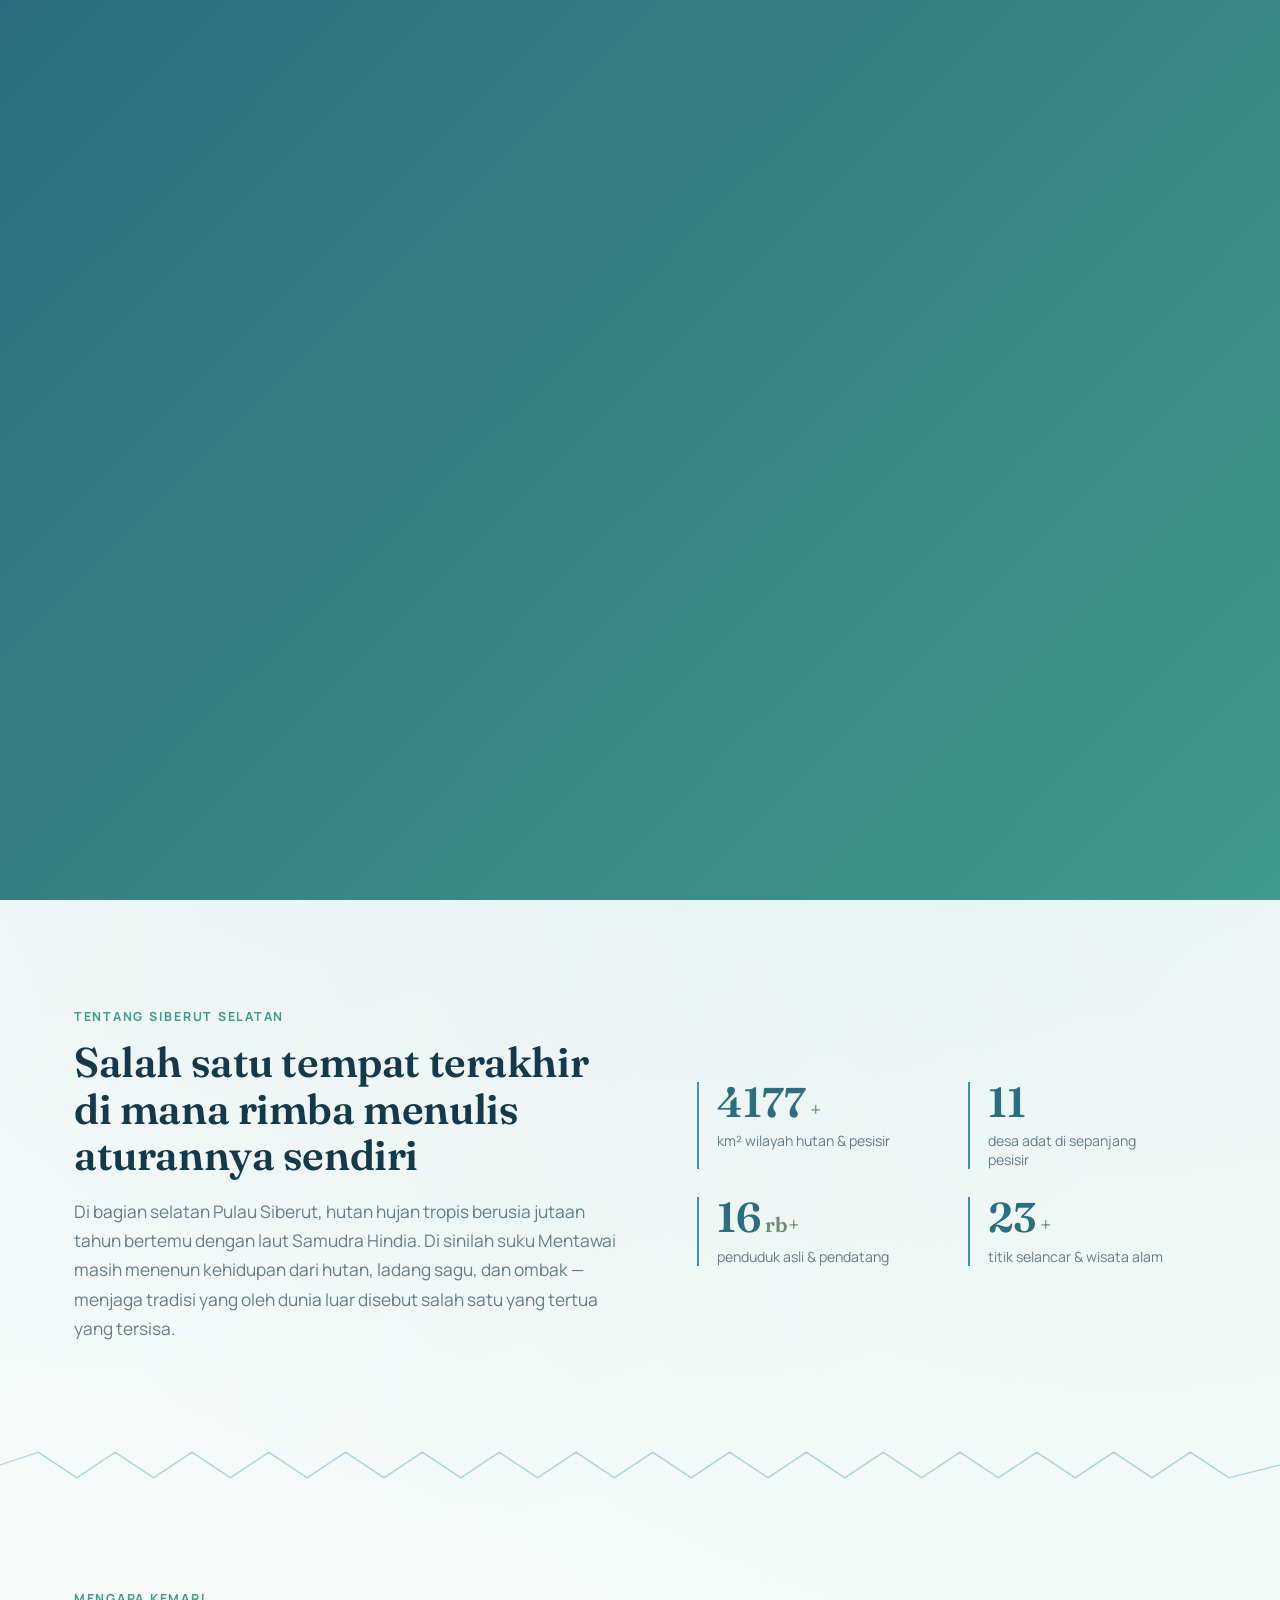
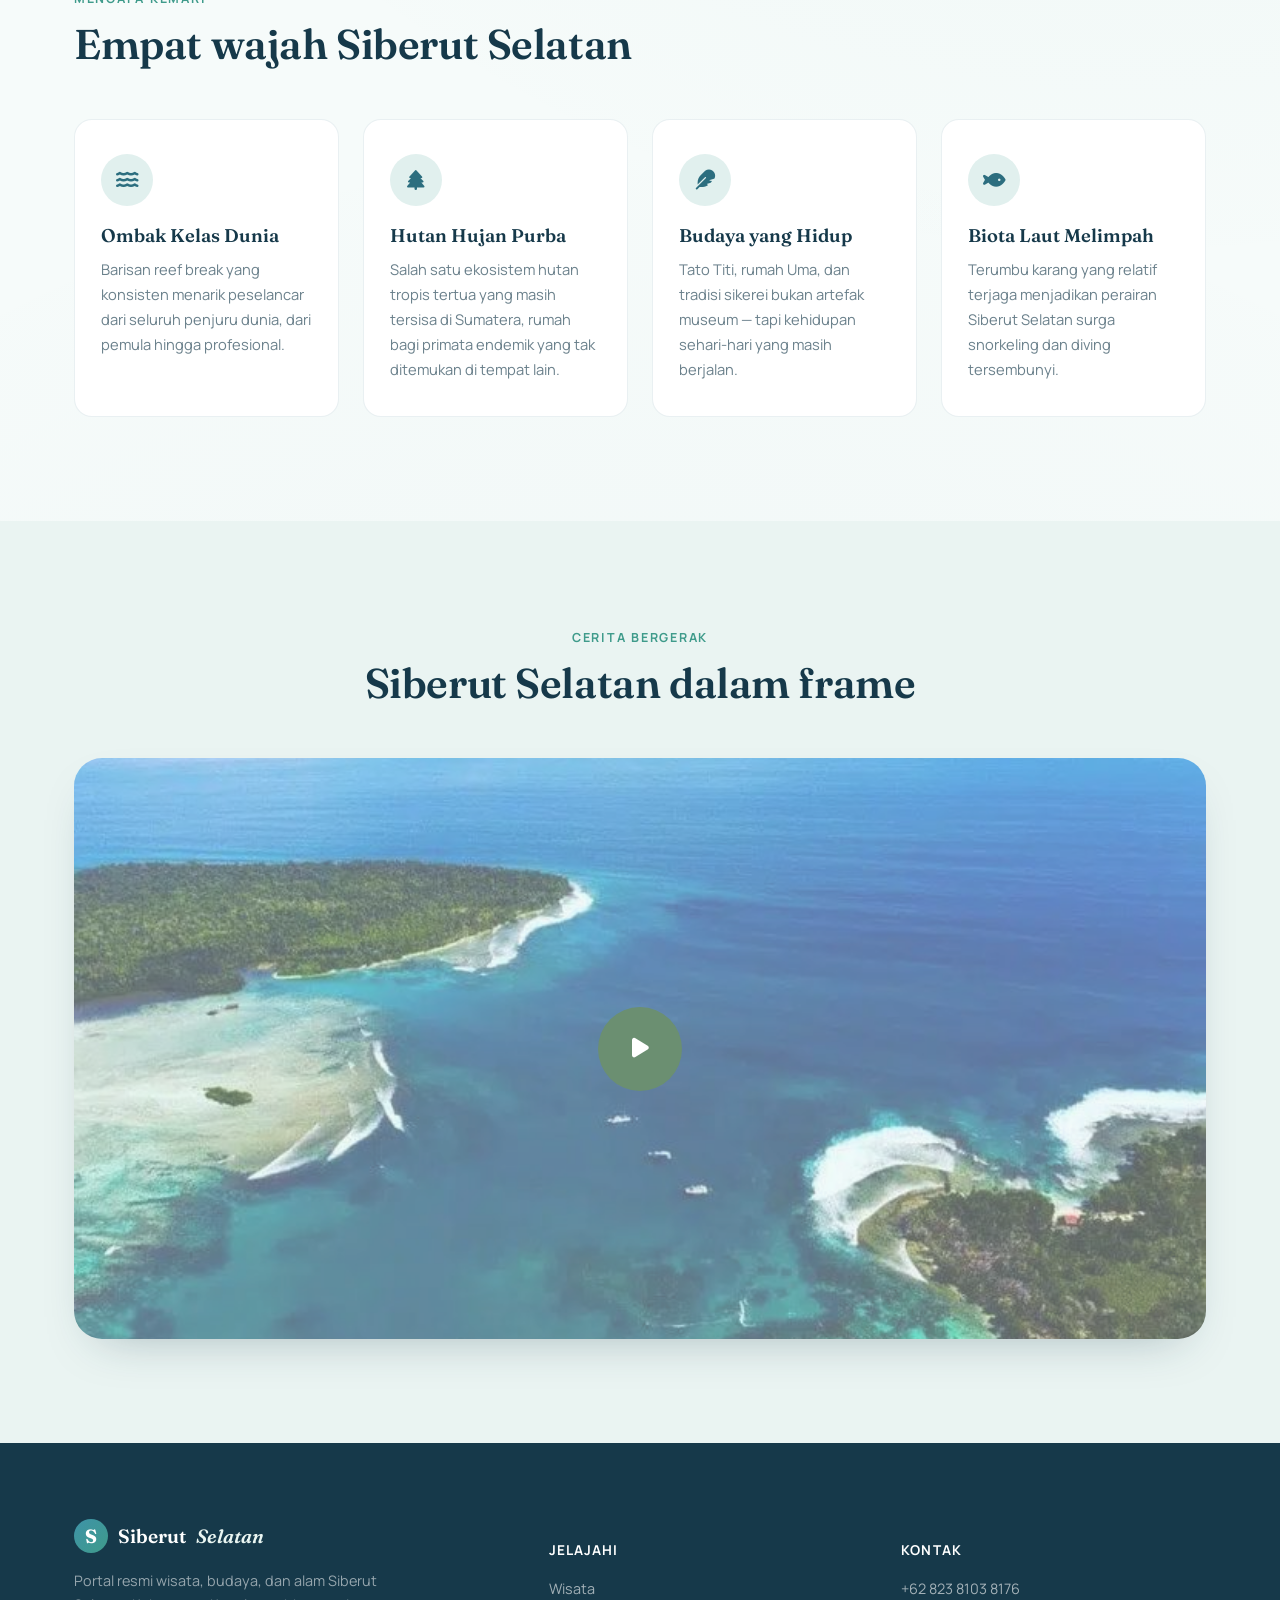
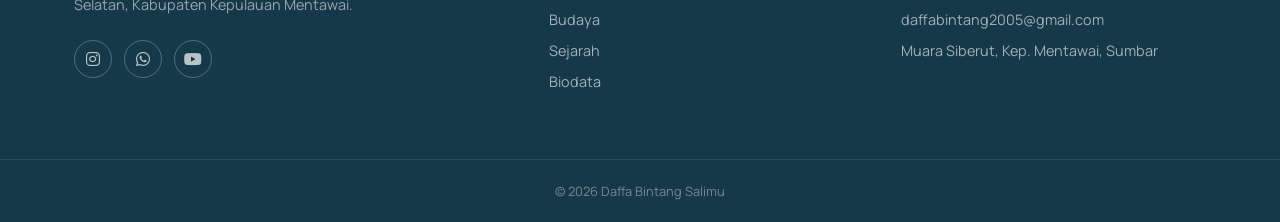
==== commit 0699a29c: "update" ====
--- a/index.html
+++ b/index.html
@@ -19,9 +19,9 @@
   <div class="curtain-fringe">
   </div>
   <div class="loader-content">
-    <h1 class="loader-title">Selamat <em>Datang</em></h1>
+    <h1 class="loader-title"><em></em></h1>
     <div class="loader-progress"><span id="loader-progress-bar"></span></div>
-    <span class="loader-percent" id="loader-percent">0%</span>
+    <span class="loader-percent" id="loader-percent">100%</span>
   </div>
 </div>
 
@@ -61,7 +61,7 @@
     <div class="hero-content">
       <span class="eyebrow eyebrow-light"><i class="fa-solid fa-location-dot"></i> Kepulauan Mentawai · Sumatera Barat</span>
       <h1>Siberut Selatan<br><em>Rimba &amp; Ombak</em> yang Masih Bernapas</h1>
-      <p class="hero-sub" data-typing='["Rumah suku Mentawai yang menjaga hutan hujan tertua di Sumatera.","Ombak kelas dunia yang memanggil peselancar lintas benua.","Tato Titi dan Uma — warisan yang masih hidup, bukan sekadar cerita."]'></p>
+      <p class="hero-sub" data-typing='["Rumah suku Mentawai yang menjaga hutan hujan tertua di Sumatera.","Ombak kelas dunia yang memanggil peselancar lintas benua.","Tato Titi dan Uma warisan yang masih hidup, bukan sekadar cerita."]'></p>
       <div class="hero-btns">
         <a href="destinasi.html" class="btn btn-primary">Jelajahi Destinasi <i class="fa-solid fa-arrow-right"></i></a>
         <a href="https://www.youtube.com/watch?v=MPN2Yd6fO0k" class="btn btn-ghost" target="_blank" rel="noopener"><i class="fa-solid fa-play"></i> Tonton Cerita</a>
